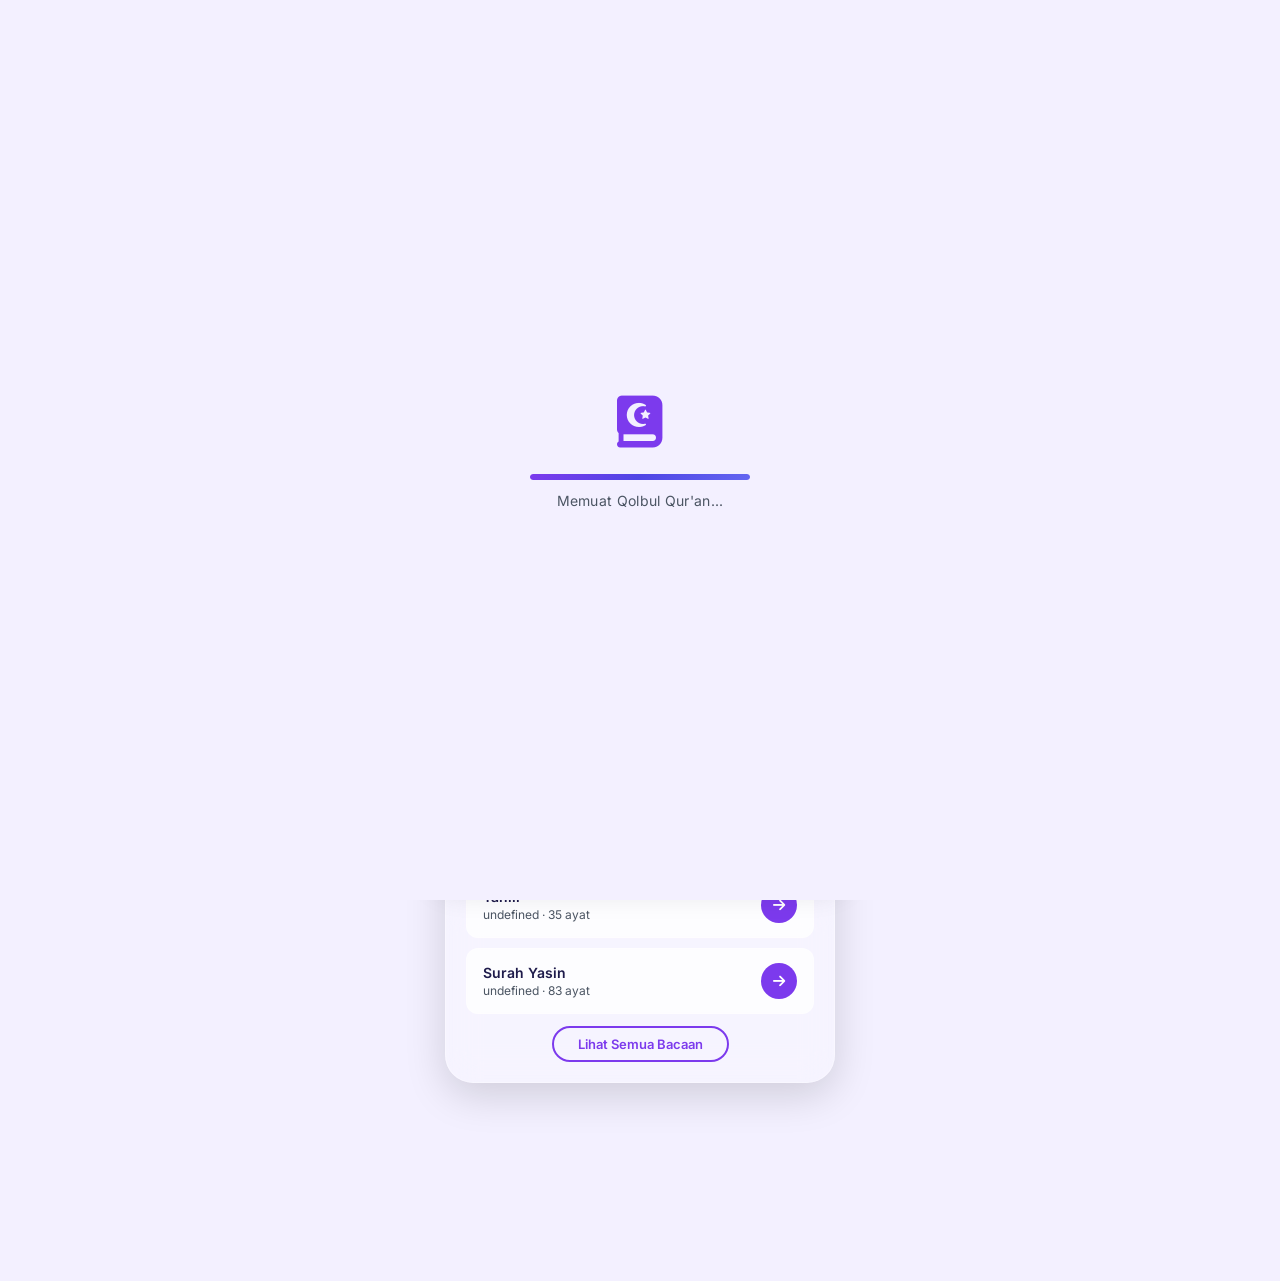
==== index.html @ adf5caf6 "Add files via upload" ====
<!DOCTYPE html>
<html lang="id">
<head>
    <meta charset="UTF-8" />
    <meta name="viewport" content="width=device-width, initial-scale=1.0, maximum-scale=1.0, user-scalable=no, viewport-fit=cover" />
    <title>Qolbul Qur'an</title>
    
    <!-- ===== PWA META TAGS ===== -->
    <link rel="manifest" href="./manifest.json">
    <meta name="theme-color" content="#7c3aed">
    <meta name="apple-mobile-web-app-capable" content="yes">
    <meta name="apple-mobile-web-app-status-bar-style" content="default">
    <meta name="apple-mobile-web-app-title" content="Qolbul Qur'an">
    <link rel="apple-touch-icon" href="./icons/icon-192x192.png">
    <link rel="alternate" href="./offline.html">
    
    <!-- ===== FONTS & ICONS ===== -->
    <link rel="stylesheet" href="https://fonts.googleapis.com/css2?family=Inter:wght@300;400;500;600;700;800;900&display=swap" />
    <link rel="stylesheet" href="https://cdnjs.cloudflare.com/ajax/libs/font-awesome/6.0.0-beta3/css/all.min.css" />
    <link rel="stylesheet" href="./css/style.css" />
    
    <!-- ===== SERVICE WORKER ===== -->
    <script>
        // Cek apakah dijalankan melalui https (GitHub Pages) atau localhost
        if (window.location.protocol === 'https:' || window.location.hostname === 'localhost' || window.location.hostname === '127.0.0.1') {
            if ('serviceWorker' in navigator) {
                window.addEventListener('load', function() {
                    navigator.serviceWorker.register('./sw.js', { scope: './' })
                        .then(function(registration) {
                            console.log('[PWA] Service Worker registered:', registration.scope);
                        })
                        .catch(function(error) {
                            console.log('[PWA] Service Worker registration failed:', error);
                        });
                });
            }
        }
    </script>
</head>
<body>
    <!-- Loading Screen -->
    <div id="loadingScreen" class="loading-screen">
        <div class="loader-wrapper">
            <div class="loader-icon"><i class="fas fa-book-quran"></i></div>
            <div class="loader-bar"><div class="loader-progress"></div></div>
            <p class="loader-text">Memuat Qolbul Qur'an...</p>
        </div>
    </div>

    <!-- Main App -->
    <div id="app" class="app-container">
        <div id="content" class="content-area"></div>
        
        <!-- Bottom Navigation -->
        <nav id="bottomNav" class="bottom-nav glass">
            <div class="nav-item active" data-page="dashboard">
                <i class="fas fa-home"></i>
                <span>Dashboard</span>
            </div>
            <div class="nav-item" data-page="semua">
                <i class="fas fa-list"></i>
                <span>Semua</span>
            </div>
            <div class="nav-item" data-page="favorid">
                <i class="fas fa-heart"></i>
                <span>Favorit</span>
            </div>
            <div class="nav-item" data-page="selesai">
                <i class="fas fa-check-circle"></i>
                <span>Selesai</span>
            </div>
            <div class="nav-item" data-page="pengaturan">
                <i class="fas fa-cog"></i>
                <span>Pengaturan</span>
            </div>
        </nav>
    </div>

    <script src="./js/data.js"></script>
    <script src="./js/app.js"></script>
    <script src="./js/dashboard.js"></script>
    <script src="./js/semua.js"></script>
    <script src="./js/favorid.js"></script>
    <script src="./js/selesai.js"></script>
    <script src="./js/pengaturan.js"></script>
    <script src="./js/detail.js"></script>
</body>
</html>
---- css/style.css ----
/* ============================================
   QOLBUL QUR'AN - MAIN STYLESHEET (LENGKAP)
   ============================================ */

* {
    margin: 0;
    padding: 0;
    box-sizing: border-box;
    font-family: 'Inter', -apple-system, BlinkMacSystemFont, sans-serif;
    -webkit-tap-highlight-color: transparent;
}

/* ============================================
   ROOT VARIABLES
   ============================================ */

:root {
    --primary: #7c3aed;
    --primary-light: #a78bfa;
    --primary-dark: #5b21b6;
    --primary-gradient: linear-gradient(135deg, #7c3aed 0%, #4f46e5 50%, #6366f1 100%);
    --secondary-gradient: linear-gradient(135deg, #f59e0b 0%, #f97316 100%);
    --success-gradient: linear-gradient(135deg, #10b981 0%, #059669 100%);
    --danger-gradient: linear-gradient(135deg, #ef4444 0%, #dc2626 100%);
    
    --glass-bg: rgba(255, 255, 255, 0.25);
    --glass-border: rgba(255, 255, 255, 0.3);
    --glass-shadow: 0 12px 40px rgba(0, 0, 0, 0.15);
    
    --text-primary: #1e1b4b;
    --text-secondary: #4b5563;
    --text-light: #9ca3af;
    --text-white: #ffffff;
    
    --bg: #f3f0ff;
    --card-bg: rgba(255, 255, 255, 0.7);
    --nav-bg: rgba(255, 255, 255, 0.75);
    --blur: blur(16px);
    
    --radius: 28px;
    --radius-sm: 16px;
    --radius-xs: 12px;
    --radius-full: 40px;
    
    --transition: 0.3s cubic-bezier(0.4, 0, 0.2, 1);
    --text-size-multiplier: 1;
}

/* ============================================
   DARK MODE
   ============================================ */

body.dark {
    --bg: #0f0a1a;
    --text-primary: #ede9fe;
    --text-secondary: #c4b5fd;
    --text-light: #8b7bbd;
    --card-bg: rgba(30, 27, 50, 0.7);
    --nav-bg: rgba(20, 15, 40, 0.8);
    --glass-bg: rgba(30, 27, 50, 0.35);
    --glass-border: rgba(255, 255, 255, 0.08);
    --glass-shadow: 0 12px 40px rgba(0, 0, 0, 0.5);
}

/* ============================================
   BASE STYLES
   ============================================ */

body {
    background: var(--bg);
    color: var(--text-primary);
    min-height: 100vh;
    display: flex;
    align-items: center;
    justify-content: center;
    padding: 0 0 80px 0;
    transition: background 0.4s, color 0.4s;
    font-size: calc(14px * var(--text-size-multiplier));
}

.app-container {
    width: 100%;
    max-width: 430px;
    margin: 0 auto;
    position: relative;
    padding: 20px 16px 90px 16px;
    min-height: 100vh;
}

/* ============================================
   LOADING SCREEN
   ============================================ */

.loading-screen {
    position: fixed;
    inset: 0;
    background: var(--bg);
    display: flex;
    align-items: center;
    justify-content: center;
    z-index: 9999;
    transition: opacity 0.6s ease, visibility 0.6s ease;
}

.loading-screen.hidden {
    opacity: 0;
    visibility: hidden;
    pointer-events: none;
}

.loader-wrapper {
    text-align: center;
}

.loader-icon {
    font-size: 52px;
    color: var(--primary);
    margin-bottom: 20px;
    animation: pulse 1.5s ease-in-out infinite;
}

.loader-bar {
    width: 220px;
    height: 6px;
    background: rgba(124, 58, 237, 0.2);
    border-radius: 12px;
    overflow: hidden;
    margin: 12px auto;
}

.loader-progress {
    height: 100%;
    width: 0%;
    background: var(--primary-gradient);
    border-radius: 12px;
    animation: loadProgress 2s ease-in-out forwards;
}

.loader-text {
    font-weight: 400;
    color: var(--text-secondary);
    font-size: 14px;
    letter-spacing: 0.3px;
    margin-top: 12px;
}

@keyframes pulse {
    0%, 100% { transform: scale(1); opacity: 1; }
    50% { transform: scale(1.1); opacity: 0.7; }
}

@keyframes loadProgress {
    0% { width: 0%; }
    100% { width: 100%; }
}

/* ============================================
   GLASSMORPHISM
   ============================================ */

.glass {
    background: var(--glass-bg);
    backdrop-filter: var(--blur);
    -webkit-backdrop-filter: var(--blur);
    border: 1px solid var(--glass-border);
    box-shadow: var(--glass-shadow);
    border-radius: var(--radius);
}

/* ============================================
   BOTTOM NAVIGATION
   ============================================ */

.bottom-nav {
    position: fixed;
    bottom: 16px;
    left: 50%;
    transform: translateX(-50%);
    width: calc(100% - 32px);
    max-width: 400px;
    display: flex;
    justify-content: space-around;
    padding: 8px 6px;
    background: var(--nav-bg);
    backdrop-filter: var(--blur);
    -webkit-backdrop-filter: var(--blur);
    border-radius: var(--radius-full);
    border: 1px solid var(--glass-border);
    box-shadow: 0 8px 30px rgba(0, 0, 0, 0.12);
    z-index: 100;
    transition: background 0.3s;
}

.nav-item {
    display: flex;
    flex-direction: column;
    align-items: center;
    gap: 2px;
    font-size: calc(10px * var(--text-size-multiplier));
    color: var(--text-secondary);
    padding: 6px 10px;
    border-radius: 30px;
    cursor: pointer;
    transition: 0.2s;
    background: transparent;
    border: none;
    flex: 1;
    font-weight: 500;
    text-decoration: none;
    user-select: none;
}

.nav-item i {
    font-size: 20px;
    transition: 0.2s;
}

.nav-item.active {
    color: #7c3aed;
    background: rgba(124, 58, 237, 0.15);
}

.nav-item.active i {
    transform: scale(1.05);
}

.nav-item:active {
    transform: scale(0.92);
}

/* ============================================
   CONTENT ANIMATION
   ============================================ */

.content-area {
    animation: fadeSlide 0.35s ease;
}

@keyframes fadeSlide {
    0% { opacity: 0; transform: translateY(12px); }
    100% { opacity: 1; transform: translateY(0); }
}

/* ============================================
   CARDS
   ============================================ */

.card {
    background: var(--card-bg);
    backdrop-filter: var(--blur);
    -webkit-backdrop-filter: var(--blur);
    border-radius: var(--radius);
    padding: 20px;
    margin-bottom: 18px;
    border: 1px solid var(--glass-border);
    box-shadow: var(--glass-shadow);
    transition: 0.25s;
}

.card-glass {
    background: var(--glass-bg);
    backdrop-filter: var(--blur);
    -webkit-backdrop-filter: var(--blur);
    border: 1px solid var(--glass-border);
    border-radius: var(--radius);
    padding: 20px;
    box-shadow: var(--glass-shadow);
}

/* ============================================
   DASHBOARD PREMIUM
   ============================================ */

/* Hero Section */
.dash-hero {
    background: var(--primary-gradient);
    color: var(--text-white);
    border: none;
    padding: 32px 24px;
    border-radius: var(--radius);
    margin-bottom: 24px;
    box-shadow: 0 20px 40px rgba(124, 58, 237, 0.35);
    position: relative;
    overflow: hidden;
}

.dash-hero::before {
    content: '';
    position: absolute;
    top: -60%;
    right: -20%;
    width: 250px;
    height: 250px;
    background: rgba(255, 255, 255, 0.05);
    border-radius: 50%;
}

.dash-hero::after {
    content: '';
    position: absolute;
    bottom: -40%;
    left: -10%;
    width: 150px;
    height: 150px;
    background: rgba(255, 255, 255, 0.03);
    border-radius: 50%;
}

.dash-hero .greeting {
    font-size: calc(14px * var(--text-size-multiplier));
    opacity: 0.8;
    font-weight: 400;
    letter-spacing: 0.5px;
    margin-bottom: 4px;
    position: relative;
    z-index: 1;
}

.dash-hero h1 {
    font-size: calc(28px * var(--text-size-multiplier));
    font-weight: 800;
    letter-spacing: -0.5px;
    position: relative;
    z-index: 1;
}

.dash-hero .subtitle {
    font-size: calc(14px * var(--text-size-multiplier));
    opacity: 0.85;
    margin-top: 8px;
    position: relative;
    z-index: 1;
}

.dash-hero .date-badge {
    display: inline-block;
    background: rgba(255, 255, 255, 0.15);
    backdrop-filter: blur(8px);
    -webkit-backdrop-filter: blur(8px);
    padding: 6px 16px;
    border-radius: var(--radius-full);
    font-size: calc(12px * var(--text-size-multiplier));
    margin-top: 12px;
    position: relative;
    z-index: 1;
    border: 1px solid rgba(255, 255, 255, 0.1);
}

.dash-hero .date-badge i {
    margin-right: 8px;
}

/* Motivational Quote */
.motivation-card {
    background: var(--primary-gradient);
    color: var(--text-white);
    border: none;
    border-radius: var(--radius);
    padding: 20px 24px;
    margin-bottom: 18px;
    box-shadow: 0 12px 30px rgba(124, 58, 237, 0.25);
    position: relative;
    overflow: hidden;
}

.motivation-card::before {
    content: '\F10D';
    font-family: 'Font Awesome 6 Free';
    font-weight: 900;
    font-size: 60px;
    position: absolute;
    right: 10px;
    bottom: -10px;
    opacity: 0.06;
}

.motivation-card .quote {
    font-size: calc(15px * var(--text-size-multiplier));
    font-weight: 500;
    line-height: 1.6;
    position: relative;
    z-index: 1;
}

.motivation-card .quote-source {
    font-size: calc(12px * var(--text-size-multiplier));
    opacity: 0.7;
    margin-top: 8px;
    position: relative;
    z-index: 1;
}

/* Stats */
.dash-stats {
    display: grid;
    grid-template-columns: repeat(3, 1fr);
    gap: 14px;
    margin-bottom: 20px;
}

.stat-item {
    background: var(--card-bg);
    backdrop-filter: blur(12px);
    -webkit-backdrop-filter: blur(12px);
    padding: 18px 12px;
    border-radius: var(--radius-sm);
    text-align: center;
    border: 1px solid var(--glass-border);
    box-shadow: var(--glass-shadow);
    transition: all 0.3s ease;
    position: relative;
    overflow: hidden;
}

.stat-item:active {
    transform: scale(0.96);
}

.stat-item .stat-icon {
    font-size: 24px;
    margin-bottom: 6px;
    display: block;
}

.stat-item .stat-icon.purple { color: #7c3aed; }
.stat-item .stat-icon.red { color: #ef4444; }
.stat-item .stat-icon.green { color: #10b981; }

.stat-item h3 {
    font-size: calc(28px * var(--text-size-multiplier));
    font-weight: 800;
    color: var(--text-primary);
    line-height: 1.2;
}

.stat-item p {
    font-size: calc(11px * var(--text-size-multiplier));
    color: var(--text-secondary);
    opacity: 0.8;
    margin-top: 2px;
    font-weight: 500;
}

/* Progress */
.progress-wrap {
    background: var(--card-bg);
    backdrop-filter: var(--blur);
    -webkit-backdrop-filter: var(--blur);
    border: 1px solid var(--glass-border);
    border-radius: var(--radius);
    padding: 20px 24px;
    margin-bottom: 20px;
    box-shadow: var(--glass-shadow);
}

.progress-label {
    display: flex;
    justify-content: space-between;
    align-items: center;
    font-size: calc(14px * var(--text-size-multiplier));
    font-weight: 600;
    margin-bottom: 10px;
}

.progress-label .progress-percent {
    font-weight: 800;
    color: var(--primary);
    font-size: calc(18px * var(--text-size-multiplier));
}

.progress-bar {
    height: 10px;
    background: rgba(124, 58, 237, 0.1);
    border-radius: 20px;
    overflow: hidden;
    position: relative;
}

.progress-fill {
    height: 100%;
    background: var(--primary-gradient);
    border-radius: 20px;
    width: 0%;
    transition: width 1.2s cubic-bezier(0.34, 1.56, 0.64, 1);
    position: relative;
}

.progress-fill::after {
    content: '';
    position: absolute;
    top: 0;
    left: 0;
    right: 0;
    bottom: 0;
    background: linear-gradient(90deg, transparent, rgba(255, 255, 255, 0.3), transparent);
    animation: shimmer 2s infinite;
}

@keyframes shimmer {
    0% { transform: translateX(-100%); }
    100% { transform: translateX(100%); }
}

.progress-info {
    display: flex;
    justify-content: space-between;
    margin-top: 8px;
    font-size: calc(12px * var(--text-size-multiplier));
    color: var(--text-light);
}

/* ============================================
   REKOMENDASI & FAVORIT LIST
   ============================================ */

.rekomendasi-list,
.favorit-list {
    display: flex;
    flex-direction: column;
    gap: 10px;
}

.rekomendasi-item,
.favorit-item {
    background: var(--card-bg);
    backdrop-filter: blur(4px);
    -webkit-backdrop-filter: blur(4px);
    border-radius: var(--radius-xs);
    padding: 14px 16px;
    border: 1px solid var(--glass-border);
    display: flex;
    justify-content: space-between;
    align-items: center;
    cursor: pointer;
    transition: all 0.25s ease;
}

.rekomendasi-item:active,
.favorit-item:active {
    transform: scale(0.97);
}

.rekomendasi-item:hover,
.favorit-item:hover {
    border-color: var(--primary);
    background: var(--glass-bg);
}

.rekomendasi-info,
.favorit-info {
    flex: 1;
}

.rekomendasi-title,
.favorit-title {
    font-size: calc(14px * var(--text-size-multiplier));
    font-weight: 600;
    color: var(--text-primary);
}

.rekomendasi-meta,
.favorit-meta {
    font-size: calc(12px * var(--text-size-multiplier));
    color: var(--text-secondary);
    margin-top: 2px;
}

.rekomendasi-action,
.favorit-action {
    flex-shrink: 0;
    margin-left: 12px;
}

.rekomendasi-btn,
.favorit-btn {
    background: var(--primary);
    color: var(--text-white);
    border: none;
    border-radius: 50%;
    width: 36px;
    height: 36px;
    display: flex;
    align-items: center;
    justify-content: center;
    cursor: pointer;
    transition: 0.2s;
    font-size: 14px;
}

.rekomendasi-btn:active,
.favorit-btn:active {
    transform: scale(0.85);
}

.lihat-semua-btn {
    background: transparent;
    color: var(--primary);
    border: 2px solid var(--primary);
    border-radius: var(--radius-full);
    padding: 8px 24px;
    font-size: calc(13px * var(--text-size-multiplier));
    font-weight: 600;
    cursor: pointer;
    transition: 0.2s;
}

.lihat-semua-btn:active {
    transform: scale(0.95);
    background: var(--primary);
    color: var(--text-white);
}

/* ============================================
   SEMUA BACAAAN
   ============================================ */

.page-title {
    margin-bottom: 16px;
    font-weight: 700;
    font-size: calc(22px * var(--text-size-multiplier));
}

.search-bar {
    display: flex;
    gap: 10px;
    margin-bottom: 16px;
}

.search-bar input {
    flex: 1;
    padding: 14px 18px;
    border-radius: var(--radius-full);
    border: 1px solid var(--glass-border);
    background: var(--card-bg);
    backdrop-filter: blur(6px);
    -webkit-backdrop-filter: blur(6px);
    font-size: calc(14px * var(--text-size-multiplier));
    color: var(--text-primary);
    outline: none;
    transition: 0.2s;
}

.search-bar input::placeholder {
    color: var(--text-light);
}

.search-bar input:focus {
    border-color: var(--primary);
    box-shadow: 0 0 0 3px rgba(124, 58, 237, 0.2);
}

.filter-group {
    display: flex;
    gap: 8px;
    flex-wrap: wrap;
    margin-bottom: 16px;
}

.filter-chip {
    padding: 6px 16px;
    border-radius: var(--radius-full);
    background: var(--card-bg);
    border: 1px solid var(--glass-border);
    font-size: calc(12px * var(--text-size-multiplier));
    font-weight: 500;
    cursor: pointer;
    transition: 0.2s;
    color: var(--text-secondary);
}

.filter-chip.active {
    background: var(--primary);
    color: var(--text-white);
    border-color: var(--primary);
}

.filter-chip:active {
    transform: scale(0.95);
}

/* ============================================
   ITEM CARD
   ============================================ */

.item-card {
    background: var(--card-bg);
    backdrop-filter: blur(6px);
    -webkit-backdrop-filter: blur(6px);
    border-radius: var(--radius-sm);
    padding: 16px 18px;
    margin-bottom: 12px;
    border: 1px solid var(--glass-border);
    display: flex;
    justify-content: space-between;
    align-items: center;
    transition: 0.2s;
    cursor: pointer;
}

.item-card:active {
    transform: scale(0.98);
}

.item-card .info {
    flex: 1;
}

.item-card .info h4 {
    font-size: calc(16px * var(--text-size-multiplier));
    font-weight: 600;
}

.item-card .info p {
    font-size: calc(13px * var(--text-size-multiplier));
    color: var(--text-secondary);
    margin-top: 2px;
}

.item-card .info .subtitle {
    font-size: calc(12px * var(--text-size-multiplier));
    color: var(--text-light);
    margin-top: 2px;
}

.item-actions {
    display: flex;
    gap: 12px;
    flex-shrink: 0;
}

.item-actions button {
    background: transparent;
    border: none;
    font-size: 20px;
    cursor: pointer;
    transition: 0.2s;
    color: var(--text-secondary);
    padding: 4px;
    width: 36px;
    height: 36px;
    border-radius: 50%;
    display: flex;
    align-items: center;
    justify-content: center;
}

.item-actions button:active {
    transform: scale(0.8);
}

.item-actions .fav-active {
    color: #ef4444;
    background: rgba(239, 68, 68, 0.1);
}

.item-actions .done-active {
    color: #22c55e;
    background: rgba(34, 197, 94, 0.1);
}

.empty-state {
    text-align: center;
    padding: 40px 0;
    color: var(--text-secondary);
}

.empty-state i {
    font-size: 48px;
    color: var(--text-light);
    margin-bottom: 16px;
    display: block;
}

.empty-state h4 {
    font-size: calc(18px * var(--text-size-multiplier));
    margin-bottom: 8px;
}

.empty-state p {
    font-size: calc(14px * var(--text-size-multiplier));
    opacity: 0.7;
}

/* ============================================
   DETAIL BACAAAN
   ============================================ */

.detail-page {
    padding-bottom: 20px;
}

.detail-header {
    display: flex;
    align-items: center;
    gap: 16px;
    margin-bottom: 20px;
}

.detail-header .back-btn {
    background: var(--card-bg);
    border: 1px solid var(--glass-border);
    border-radius: 50%;
    width: 44px;
    height: 44px;
    display: flex;
    align-items: center;
    justify-content: center;
    font-size: 18px;
    cursor: pointer;
    color: var(--text-primary);
    transition: 0.2s;
    flex-shrink: 0;
}

.detail-header .back-btn:active {
    transform: scale(0.9);
}

.detail-header .title-section {
    flex: 1;
}

.detail-header .title-section h2 {
    font-size: calc(20px * var(--text-size-multiplier));
    font-weight: 700;
}

.detail-header .title-section p {
    font-size: calc(14px * var(--text-size-multiplier));
    color: var(--text-secondary);
}

.verse-item {
    background: var(--card-bg);
    backdrop-filter: blur(6px);
    -webkit-backdrop-filter: blur(6px);
    border-radius: var(--radius-sm);
    padding: 20px;
    margin-bottom: 14px;
    border: 1px solid var(--glass-border);
    transition: 0.2s;
}

.verse-item .arabic {
    font-size: calc(22px * var(--text-size-multiplier));
    font-weight: 600;
    line-height: 1.8;
    text-align: right;
    font-family: 'Times New Roman', 'Amiri', serif;
    color: var(--text-primary);
    margin-bottom: 8px;
}

.verse-item .latin {
    font-size: calc(14px * var(--text-size-multiplier));
    color: var(--text-secondary);
    font-style: italic;
    margin-bottom: 6px;
}

.verse-item .translation {
    font-size: calc(14px * var(--text-size-multiplier));
    color: var(--text-secondary);
    border-top: 1px solid var(--glass-border);
    padding-top: 8px;
}

.verse-number {
    display: inline-block;
    background: var(--primary);
    color: var(--text-white);
    border-radius: 50%;
    width: 28px;
    height: 28px;
    text-align: center;
    line-height: 28px;
    font-size: 12px;
    font-weight: 700;
    margin-bottom: 10px;
}

/* ============================================
   PENGATURAN
   ============================================ */

.setting-group {
    margin-bottom: 24px;
}

.setting-group h4 {
    font-size: calc(14px * var(--text-size-multiplier));
    font-weight: 600;
    margin-bottom: 12px;
    color: var(--text-secondary);
    text-transform: uppercase;
    letter-spacing: 0.5px;
}

.setting-item {
    display: flex;
    justify-content: space-between;
    align-items: center;
    padding: 14px 0;
    border-bottom: 1px solid rgba(128, 128, 128, 0.1);
}

.setting-item:last-child {
    border-bottom: none;
}

.setting-item span {
    font-size: calc(14px * var(--text-size-multiplier));
}

.setting-item button {
    background: var(--primary);
    color: var(--text-white);
    border: none;
    padding: 8px 20px;
    border-radius: var(--radius-full);
    font-size: calc(12px * var(--text-size-multiplier));
    font-weight: 500;
    cursor: pointer;
    transition: 0.2s;
}

.setting-item button:active {
    transform: scale(0.92);
}

.setting-item .danger {
    background: #ef4444;
}

.setting-item .danger:active {
    background: #dc2626;
}

/* ============================================
   TOGGLE SWITCH
   ============================================ */

.toggle {
    width: 48px;
    height: 28px;
    background: #d1d5db;
    border-radius: var(--radius-full);
    position: relative;
    cursor: pointer;
    transition: 0.3s;
}

.toggle.active {
    background: var(--primary);
}

.toggle::after {
    content: '';
    position: absolute;
    top: 3px;
    left: 3px;
    width: 22px;
    height: 22px;
    background: var(--text-white);
    border-radius: 50%;
    transition: 0.3s;
    box-shadow: 0 2px 4px rgba(0, 0, 0, 0.2);
}

.toggle.active::after {
    left: 23px;
}

/* ============================================
   TEXT SIZE BUTTONS
   ============================================ */

.text-size-buttons {
    display: flex;
    gap: 10px;
    flex-wrap: wrap;
    margin-top: 8px;
}

.text-size-btn {
    padding: 8px 16px;
    border-radius: var(--radius-full);
    border: 2px solid var(--glass-border);
    background: var(--card-bg);
    color: var(--text-primary);
    cursor: pointer;
    font-size: calc(12px * var(--text-size-multiplier));
    font-weight: 500;
    transition: 0.2s;
    flex: 1;
    min-width: 50px;
    text-align: center;
}

.text-size-btn.active {
    border-color: var(--primary);
    background: var(--primary);
    color: var(--text-white);
}

.text-size-btn:active {
    transform: scale(0.95);
}

.text-size-btn .size-label {
    display: block;
    font-size: calc(10px * var(--text-size-multiplier));
    opacity: 0.7;
    margin-top: 2px;
}

.text-size-btn .size-icon {
    font-size: 14px;
}

/* ============================================
   TEXT SIZE CLASSES
   ============================================ */

.text-small { --text-size-multiplier: 0.85; }
.text-medium { --text-size-multiplier: 1; }
.text-large { --text-size-multiplier: 1.15; }
.text-xlarge { --text-size-multiplier: 1.3; }

/* ============================================
   VERSION
   ============================================ */

.version {
    text-align: center;
    font-size: calc(12px * var(--text-size-multiplier));
    color: var(--text-light);
    margin-top: 24px;
    padding-top: 16px;
    border-top: 1px solid var(--glass-border);
}

/* ============================================
   RESPONSIVE
   ============================================ */

@media (max-width: 400px) {
    .dash-stats {
        grid-template-columns: repeat(3, 1fr);
        gap: 8px;
    }
    .stat-item h3 {
        font-size: calc(22px * var(--text-size-multiplier));
    }
    .stat-item {
        padding: 14px 8px;
    }
    .bottom-nav {
        padding: 6px 4px;
    }
    .nav-item {
        font-size: calc(9px * var(--text-size-multiplier));
        padding: 4px 6px;
    }
    .nav-item i {
        font-size: 18px;
    }
    .verse-item .arabic {
        font-size: calc(18px * var(--text-size-multiplier));
    }
    .dash-hero h1 {
        font-size: calc(22px * var(--text-size-multiplier));
    }
    .rekomendasi-item,
    .favorit-item {
        padding: 12px 14px;
    }
    .rekomendasi-title,
    .favorit-title {
        font-size: calc(13px * var(--text-size-multiplier));
    }
    .rekomendasi-meta,
    .favorit-meta {
        font-size: calc(11px * var(--text-size-multiplier));
    }
    .rekomendasi-btn,
    .favorit-btn {
        width: 32px;
        height: 32px;
        font-size: 12px;
    }
    .lihat-semua-btn {
        padding: 6px 16px;
        font-size: calc(12px * var(--text-size-multiplier));
    }
}

@media (min-width: 431px) {
    .app-container {
        padding: 24px 20px 100px 20px;
    }
    .bottom-nav {
        max-width: 430px;
        padding: 10px 8px;
    }
    .nav-item {
        font-size: calc(11px * var(--text-size-multiplier));
    }
    .nav-item i {
        font-size: 22px;
    }
}
/* ============================================
   QOLBUL QUR'AN - PWA ADDITIONS
   ============================================ */

/* ============================================
   PWA INSTALL BANNER
   ============================================ */

.pwa-install-banner {
    position: fixed;
    bottom: 80px;
    left: 50%;
    transform: translateX(-50%);
    width: calc(100% - 32px);
    max-width: 400px;
    background: linear-gradient(135deg, #7c3aed 0%, #4f46e5 50%, #6366f1 100%);
    color: white;
    padding: 16px 20px;
    border-radius: var(--radius, 28px);
    box-shadow: 0 12px 40px rgba(124, 58, 237, 0.4);
    z-index: 999;
    display: none;
    animation: fadeSlide 0.4s ease;
    align-items: center;
    gap: 14px;
    border: 1px solid rgba(255,255,255,0.1);
}

.pwa-install-banner.show {
    display: flex;
}

.pwa-install-banner .banner-icon {
    font-size: 28px;
    flex-shrink: 0;
}

.pwa-install-banner .banner-content {
    flex: 1;
}

.pwa-install-banner .banner-title {
    font-weight: 700;
    font-size: calc(15px * var(--text-size-multiplier, 1));
}

.pwa-install-banner .banner-desc {
    font-size: calc(12px * var(--text-size-multiplier, 1));
    opacity: 0.85;
}

.pwa-install-banner .banner-actions {
    display: flex;
    gap: 8px;
    flex-shrink: 0;
}

.pwa-install-banner .banner-btn {
    background: rgba(255,255,255,0.2);
    color: white;
    border: none;
    padding: 8px 16px;
    border-radius: 40px;
    font-weight: 600;
    font-size: calc(12px * var(--text-size-multiplier, 1));
    cursor: pointer;
    transition: 0.2s;
    backdrop-filter: blur(4px);
    -webkit-backdrop-filter: blur(4px);
}

.pwa-install-banner .banner-btn:active {
    transform: scale(0.92);
}

.pwa-install-banner .banner-btn.primary {
    background: white;
    color: #7c3aed;
}

/* ============================================
   PWA - STANDALONE MODE ADJUSTMENTS
   ============================================ */

@media (display-mode: standalone) {
    body {
        padding-top: env(safe-area-inset-top);
        padding-bottom: env(safe-area-inset-bottom);
    }
    
    .bottom-nav {
        padding-bottom: calc(8px + env(safe-area-inset-bottom));
    }
    
    .pwa-install-banner {
        display: none !important;
    }
}

/* ============================================
   PWA - SPLASH SCREEN
   ============================================ */

@media (display-mode: standalone) and (max-width: 430px) {
    /* Custom splash screen if needed */
    .app-container {
        animation: splashFade 0.5s ease;
    }
    
    @keyframes splashFade {
        0% { opacity: 0; }
        100% { opacity: 1; }
    }
}

/* ============================================
   PWA - OFFLINE INDICATOR
   ============================================ */

.offline-indicator {
    position: fixed;
    top: 0;
    left: 0;
    right: 0;
    background: #ef4444;
    color: white;
    text-align: center;
    padding: 6px 12px;
    font-size: 12px;
    font-weight: 600;
    z-index: 1000;
    display: none;
}

.offline-indicator.show {
    display: block;
}

/* ============================================
   PWA - TOAST NOTIFICATIONS
   ============================================ */

.pwa-toast {
    position: fixed;
    top: 20px;
    left: 50%;
    transform: translateX(-50%);
    color: white;
    padding: 12px 24px;
    border-radius: 40px;
    font-size: 14px;
    font-weight: 600;
    box-shadow: 0 8px 30px rgba(0,0,0,0.2);
    z-index: 9999;
    animation: fadeSlide 0.3s ease;
    max-width: 90%;
    text-align: center;
}

.pwa-toast.success {
    background: linear-gradient(135deg, #10b981 0%, #059669 100%);
}

.pwa-toast.warning {
    background: linear-gradient(135deg, #f59e0b 0%, #f97316 100%);
}

.pwa-toast.info {
    background: linear-gradient(135deg, #7c3aed 0%, #4f46e5 50%, #6366f1 100%);
}
/* ============================================
   SEMBUNYIKAN LATIN & TERJEMAHAN
   ============================================ */

/* Sembunyikan Latin */
.hide-latin .verse-item .latin {
    display: none !important;
}

/* Sembunyikan Terjemahan */
.hide-translation .verse-item .translation {
    display: none !important;
}

/* Sembunyikan keduanya */
.hide-latin.hide-translation .verse-item .latin,
.hide-latin.hide-translation .verse-item .translation {
    display: none !important;
}

/* Setting item untuk toggle */
.setting-item .toggle-label {
    display: flex;
    align-items: center;
    justify-content: space-between;
    width: 100%;
    cursor: pointer;
}

.setting-item .toggle-label span {
    font-size: calc(14px * var(--text-size-multiplier));
}

/* Toggle kecil untuk pengaturan */
.toggle-sm {
    width: 40px;
    height: 22px;
    background: #d1d5db;
    border-radius: 40px;
    position: relative;
    cursor: pointer;
    transition: 0.3s;
    flex-shrink: 0;
}

.toggle-sm.active {
    background: var(--primary);
}

.toggle-sm::after {
    content: '';
    position: absolute;
    top: 2px;
    left: 2px;
    width: 18px;
    height: 18px;
    background: white;
    border-radius: 50%;
    transition: 0.3s;
    box-shadow: 0 2px 4px rgba(0,0,0,0.2);
}

.toggle-sm.active::after {
    left: 20px;
}
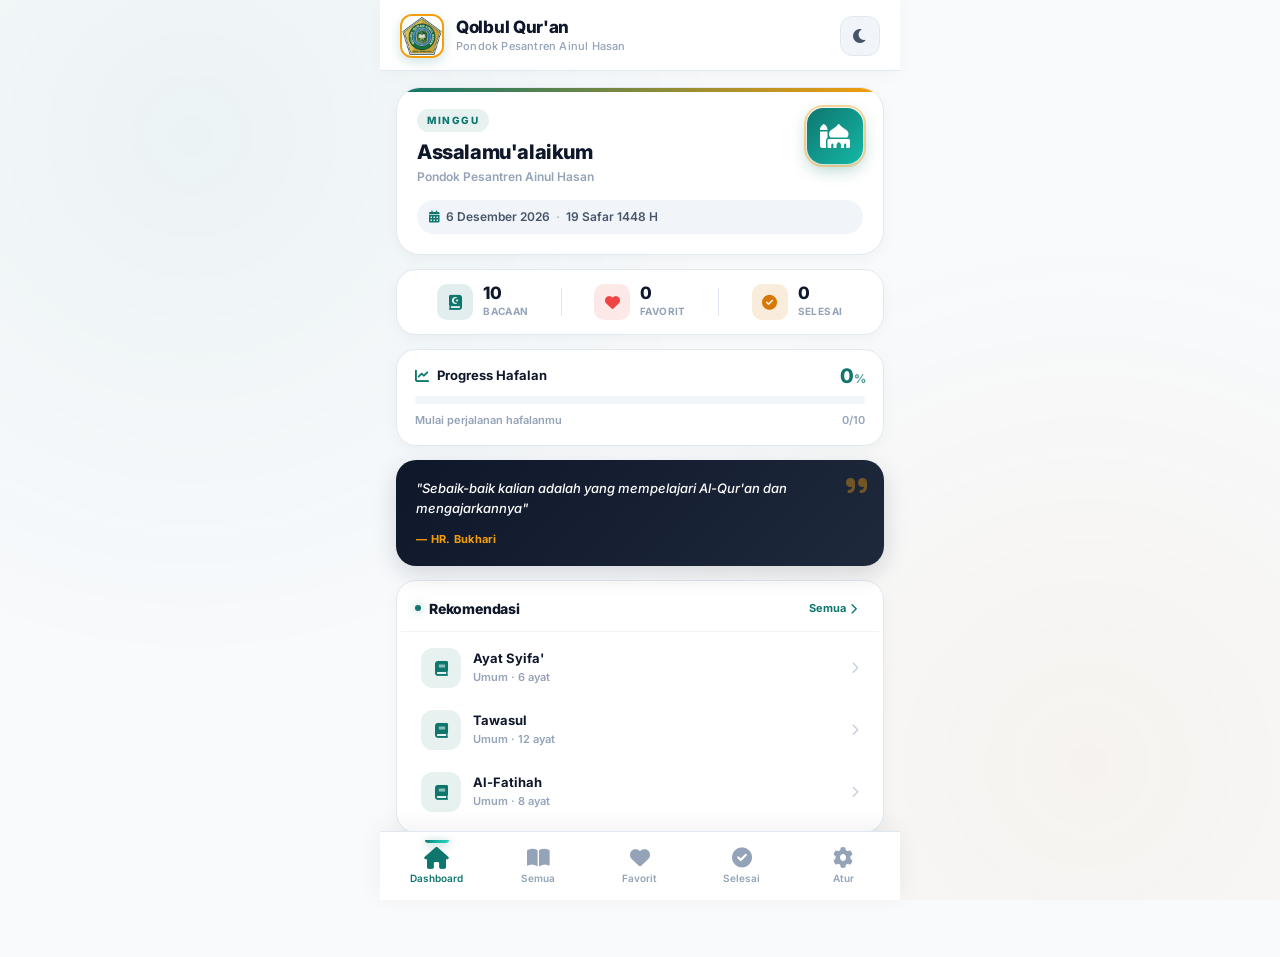
==== commit d8ebf698: "Add files via upload" ====
--- a/index.html
+++ b/index.html
@@ -3,79 +3,85 @@
 <head>
     <meta charset="UTF-8" />
     <meta name="viewport" content="width=device-width, initial-scale=1.0, maximum-scale=1.0, user-scalable=no, viewport-fit=cover" />
-    <title>Qolbul Qur'an</title>
+    <title>Qolbul Qur'an - Pondok Pesantren Ainul Hasan</title>
     
-    <!-- ===== PWA META TAGS ===== -->
+    <!-- PWA META TAGS -->
     <link rel="manifest" href="./manifest.json">
-    <meta name="theme-color" content="#7c3aed">
+    <meta name="theme-color" content="#0f766e">
+    <meta name="mobile-web-app-capable" content="yes">
     <meta name="apple-mobile-web-app-capable" content="yes">
     <meta name="apple-mobile-web-app-status-bar-style" content="default">
     <meta name="apple-mobile-web-app-title" content="Qolbul Qur'an">
-    <link rel="apple-touch-icon" href="./icons/icon-192x192.png">
-    <link rel="alternate" href="./offline.html">
+    <link rel="apple-touch-icon" href="./icons/128x128.png">
     
-    <!-- ===== FONTS & ICONS ===== -->
-    <link rel="stylesheet" href="https://fonts.googleapis.com/css2?family=Inter:wght@300;400;500;600;700;800;900&display=swap" />
+    <!-- FONTS & ICONS -->
+    <link rel="stylesheet" href="https://fonts.googleapis.com/css2?family=Inter:wght@300;400;500;600;700;800;900&family=Amiri:wght@400;700&display=swap" />
     <link rel="stylesheet" href="https://cdnjs.cloudflare.com/ajax/libs/font-awesome/6.0.0-beta3/css/all.min.css" />
     <link rel="stylesheet" href="./css/style.css" />
     
-    <!-- ===== SERVICE WORKER ===== -->
+    <!-- SERVICE WORKER -->
     <script>
-        // Cek apakah dijalankan melalui https (GitHub Pages) atau localhost
         if (window.location.protocol === 'https:' || window.location.hostname === 'localhost' || window.location.hostname === '127.0.0.1') {
             if ('serviceWorker' in navigator) {
                 window.addEventListener('load', function() {
                     navigator.serviceWorker.register('./sw.js', { scope: './' })
-                        .then(function(registration) {
-                            console.log('[PWA] Service Worker registered:', registration.scope);
-                        })
-                        .catch(function(error) {
-                            console.log('[PWA] Service Worker registration failed:', error);
-                        });
+                        .then(function(r) { console.log('[PWA] SW registered:', r.scope); })
+                        .catch(function(e) { console.log('[PWA] SW failed:', e); });
                 });
             }
         }
     </script>
 </head>
 <body>
-    <!-- Loading Screen -->
-    <div id="loadingScreen" class="loading-screen">
-        <div class="loader-wrapper">
-            <div class="loader-icon"><i class="fas fa-book-quran"></i></div>
-            <div class="loader-bar"><div class="loader-progress"></div></div>
-            <p class="loader-text">Memuat Qolbul Qur'an...</p>
-        </div>
-    </div>
-
-    <!-- Main App -->
     <div id="app" class="app-container">
+        
+        <!-- TOP APP BAR -->
+        <header class="top-appbar" id="topAppbar">
+            <div class="brand">
+                <div class="brand-logo" id="appbarLogo">
+                    <img src="./icons/128x128.png" alt="Logo Qolbul Qur'an" />
+                </div>
+                <div class="brand-text">
+                    <h1 id="appbarTitle">Qolbul Qur'an</h1>
+                    <p id="appbarSubtitle">Pondok Pesantren Ainul Hasan</p>
+                </div>
+            </div>
+            <div class="appbar-actions">
+                <button class="icon-btn" id="themeToggleTop" type="button" aria-label="Ganti Tema">
+                    <i class="fas fa-moon"></i>
+                </button>
+            </div>
+        </header>
+
+        <!-- KONTEN DINAMIS -->
         <div id="content" class="content-area"></div>
         
-        <!-- Bottom Navigation -->
-        <nav id="bottomNav" class="bottom-nav glass">
-            <div class="nav-item active" data-page="dashboard">
+        <!-- BOTTOM NAVIGATION -->
+        <nav class="bottom-nav" id="bottomNav">
+            <a href="#dashboard" class="nav-item active" data-page="dashboard">
                 <i class="fas fa-home"></i>
                 <span>Dashboard</span>
-            </div>
-            <div class="nav-item" data-page="semua">
-                <i class="fas fa-list"></i>
+            </a>
+            <a href="#semua" class="nav-item" data-page="semua">
+                <i class="fas fa-book-open"></i>
                 <span>Semua</span>
-            </div>
-            <div class="nav-item" data-page="favorid">
+            </a>
+            <a href="#favorid" class="nav-item" data-page="favorid">
                 <i class="fas fa-heart"></i>
                 <span>Favorit</span>
-            </div>
-            <div class="nav-item" data-page="selesai">
+            </a>
+            <a href="#selesai" class="nav-item" data-page="selesai">
                 <i class="fas fa-check-circle"></i>
                 <span>Selesai</span>
-            </div>
-            <div class="nav-item" data-page="pengaturan">
+            </a>
+            <a href="#pengaturan" class="nav-item" data-page="pengaturan">
                 <i class="fas fa-cog"></i>
-                <span>Pengaturan</span>
-            </div>
+                <span>Atur</span>
+            </a>
         </nav>
     </div>
 
+    <!-- SCRIPTS -->
     <script src="./js/data.js"></script>
     <script src="./js/app.js"></script>
     <script src="./js/dashboard.js"></script>
@@ -84,5 +90,187 @@
     <script src="./js/selesai.js"></script>
     <script src="./js/pengaturan.js"></script>
     <script src="./js/detail.js"></script>
+
+    <!-- ============================================
+         PATCH: TOP APPBAR + NAVIGATION + TEXT SIZE
+         ============================================ -->
+    <script>
+    (function() {
+        'use strict';
+        console.log('[Patch v1.2] Loading...');
+
+        // ============================================
+        // 1. FORCE APPLY TEXT SIZE
+        // ============================================
+        function applyTextSize() {
+            var size = localStorage.getItem('textSize') || 'medium';
+            document.body.classList.remove('text-small', 'text-medium', 'text-large', 'text-xlarge');
+            if (size !== 'medium') {
+                document.body.classList.add('text-' + size);
+            }
+            console.log('[Patch] Text size applied:', size);
+        }
+
+        applyTextSize();
+
+        window.setTextSize = function(size) {
+            document.body.classList.remove('text-small', 'text-medium', 'text-large', 'text-xlarge');
+            if (size !== 'medium') {
+                document.body.classList.add('text-' + size);
+            }
+            localStorage.setItem('textSize', size);
+            console.log('[Patch] Text size changed to:', size);
+        };
+
+        // ============================================
+        // 2. PAGE CONFIG
+        // ============================================
+        var PAGE_CONFIG = {
+            'dashboard': { title: "Qolbul Qur'an", subtitle: 'Pondok Pesantren Ainul Hasan' },
+            'semua': { title: 'Semua Bacaan', subtitle: 'Koleksi lengkap bacaan' },
+            'favorid': { title: 'Favorit', subtitle: 'Bacaan pilihanmu' },
+            'selesai': { title: 'Selesai', subtitle: 'Bacaan yang sudah dihafal' },
+            'pengaturan': { title: 'Pengaturan', subtitle: 'Sesuaikan aplikasi' },
+            'detail': { title: 'Detail Bacaan', subtitle: 'Baca dan hafalkan' }
+        };
+
+        // ============================================
+        // 3. UPDATE TOP APPBAR (Logo TIDAK diubah)
+        // ============================================
+        function updateAppbar(page, extraData) {
+            var config = PAGE_CONFIG[page] || PAGE_CONFIG['dashboard'];
+            var titleEl = document.getElementById('appbarTitle');
+            var subtitleEl = document.getElementById('appbarSubtitle');
+
+            if (titleEl) titleEl.textContent = config.title;
+            if (subtitleEl) subtitleEl.textContent = config.subtitle;
+
+            // Kalau di halaman detail, tampilkan judul bacaan
+            if (page === 'detail' && extraData) {
+                var data = window.READINGS_DATA || [];
+                for (var i = 0; i < data.length; i++) {
+                    if (data[i].id === extraData) {
+                        var item = data[i];
+                        if (titleEl) titleEl.textContent = item.title;
+                        var count = item.totalVerses || (item.verses ? item.verses.length : 0);
+                        if (subtitleEl) subtitleEl.textContent = (item.category || 'Bacaan') + ' · ' + count + ' ayat';
+                        break;
+                    }
+                }
+            }
+        }
+
+        // ============================================
+        // 4. THEME TOGGLE
+        // ============================================
+        function initThemeToggle() {
+            var btn = document.getElementById('themeToggleTop');
+            if (!btn) return;
+            function updateIcon() {
+                var isDark = document.body.classList.contains('dark');
+                btn.innerHTML = isDark ? '<i class="fas fa-sun"></i>' : '<i class="fas fa-moon"></i>';
+            }
+            updateIcon();
+            var newBtn = btn.cloneNode(true);
+            btn.parentNode.replaceChild(newBtn, btn);
+            newBtn.addEventListener('click', function(e) {
+                e.preventDefault();
+                e.stopPropagation();
+                var isDark = document.body.classList.toggle('dark');
+                localStorage.setItem('theme', isDark ? 'dark' : 'light');
+                updateIcon();
+                var settingToggle = document.getElementById('themeToggle');
+                if (settingToggle) settingToggle.classList.toggle('active', isDark);
+            });
+        }
+
+        // ============================================
+        // 5. PATCH NAVIGATE TO
+        // ============================================
+        function patchNavigateTo() {
+            if (typeof window.navigateTo !== 'function') return false;
+            if (window.navigateTo.__patched) return true;
+            var original = window.navigateTo;
+            window.navigateTo = function(page, data) {
+                updateAppbar(page, data);
+                original.call(this, page, data);
+                document.querySelectorAll('.nav-item').forEach(function(el) { el.classList.remove('active'); });
+                var activeNav = document.querySelector('.nav-item[data-page="' + page + '"]');
+                if (activeNav) activeNav.classList.add('active');
+            };
+            window.navigateTo.__patched = true;
+            console.log('[Patch] navigateTo patched');
+            return true;
+        }
+
+        // ============================================
+        // 6. FIX NAV CLICKS
+        // ============================================
+        function fixNavClicks() {
+            document.querySelectorAll('.nav-item').forEach(function(item) {
+                var clone = item.cloneNode(true);
+                item.parentNode.replaceChild(clone, item);
+                clone.addEventListener('click', function(e) {
+                    e.preventDefault();
+                    e.stopPropagation();
+                    var page = this.getAttribute('data-page') || (this.getAttribute('href') || '').replace('#', '');
+                    if (page && typeof window.navigateTo === 'function') window.navigateTo(page);
+                });
+            });
+        }
+
+        // ============================================
+        // 7. INIT
+        // ============================================
+        function init() {
+            console.log('[Patch] Initializing...');
+            fixNavClicks();
+            initThemeToggle();
+            
+            var attempts = 0;
+            var interval = setInterval(function() {
+                attempts++;
+                if (patchNavigateTo()) {
+                    clearInterval(interval);
+                    console.log('[Patch] Ready in ' + attempts + ' attempts');
+                    var initialPage = window.currentPage || 'dashboard';
+                    updateAppbar(initialPage);
+                    setTimeout(fixNavClicks, 500);
+                }
+                if (attempts > 40) {
+                    clearInterval(interval);
+                    console.warn('[Patch] navigateTo not found');
+                }
+            }, 50);
+        }
+
+        if (document.readyState === 'loading') {
+            document.addEventListener('DOMContentLoaded', init);
+        } else {
+            init();
+        }
+
+        // ============================================
+        // 8. DEBUG HELPER
+        // ============================================
+        window.__debug = {
+            status: function() {
+                return {
+                    navigateToExists: typeof window.navigateTo === 'function',
+                    navigateToPatched: !!(window.navigateTo && window.navigateTo.__patched),
+                    currentPage: window.currentPage,
+                    totalData: window.READINGS_DATA ? window.READINGS_DATA.length : 0,
+                    textSize: localStorage.getItem('textSize') || 'medium',
+                    bodyClass: document.body.className
+                };
+            },
+            testSize: function(size) {
+                window.setTextSize(size);
+                console.log('Text size set to:', size);
+            }
+        };
+        console.log('[Patch] Loaded. Cek: window.__debug.status()');
+    })();
+    </script>
 </body>
 </html>
--- a/css/style.css
+++ b/css/style.css
@@ -1,6 +1,9 @@
 /* ============================================
-   QOLBUL QUR'AN - MAIN STYLESHEET (LENGKAP)
-   ============================================ */
+   QOLBUL QUR'AN - PREMIUM APP v3.0
+   Navbar Ala Aplikasi Besar + Islamic Modern
+   ============================================ */
+
+@import url('https://fonts.googleapis.com/css2?family=Inter:wght@300;400;500;600;700;800;900&family=Amiri:wght@400;700&display=swap');
 
 * {
     margin: 0;
@@ -8,6 +11,8 @@
     box-sizing: border-box;
     font-family: 'Inter', -apple-system, BlinkMacSystemFont, sans-serif;
     -webkit-tap-highlight-color: transparent;
+    -webkit-font-smoothing: antialiased;
+    -moz-osx-font-smoothing: grayscale;
 }
 
 /* ============================================
@@ -15,34 +20,63 @@
    ============================================ */
 
 :root {
-    --primary: #7c3aed;
-    --primary-light: #a78bfa;
-    --primary-dark: #5b21b6;
-    --primary-gradient: linear-gradient(135deg, #7c3aed 0%, #4f46e5 50%, #6366f1 100%);
-    --secondary-gradient: linear-gradient(135deg, #f59e0b 0%, #f97316 100%);
+    /* Islamic Green Primary */
+    --primary: #0f766e;
+    --primary-light: #14b8a6;
+    --primary-lighter: #5eead4;
+    --primary-dark: #115e59;
+    --primary-gradient: linear-gradient(135deg, #0f766e 0%, #14b8a6 50%, #2dd4bf 100%);
+    
+    /* Gold Accent */
+    --gold: #d97706;
+    --gold-light: #f59e0b;
+    --gold-lighter: #fbbf24;
+    --gold-gradient: linear-gradient(135deg, #d97706 0%, #f59e0b 50%, #fbbf24 100%);
+    
+    /* Others */
     --success-gradient: linear-gradient(135deg, #10b981 0%, #059669 100%);
     --danger-gradient: linear-gradient(135deg, #ef4444 0%, #dc2626 100%);
+    --purple-gradient: linear-gradient(135deg, #8b5cf6 0%, #6366f1 100%);
+    --pink-gradient: linear-gradient(135deg, #ec4899 0%, #db2777 100%);
+    --blue-gradient: linear-gradient(135deg, #3b82f6 0%, #2563eb 100%);
     
-    --glass-bg: rgba(255, 255, 255, 0.25);
-    --glass-border: rgba(255, 255, 255, 0.3);
-    --glass-shadow: 0 12px 40px rgba(0, 0, 0, 0.15);
+    /* Glass */
+    --glass-bg: rgba(255, 255, 255, 0.85);
+    --glass-border: rgba(255, 255, 255, 0.6);
+    --glass-shadow: 0 8px 32px rgba(15, 118, 110, 0.08);
     
-    --text-primary: #1e1b4b;
-    --text-secondary: #4b5563;
-    --text-light: #9ca3af;
+    /* Text */
+    --text-primary: #0f172a;
+    --text-secondary: #475569;
+    --text-light: #94a3b8;
     --text-white: #ffffff;
     
-    --bg: #f3f0ff;
-    --card-bg: rgba(255, 255, 255, 0.7);
-    --nav-bg: rgba(255, 255, 255, 0.75);
-    --blur: blur(16px);
+    /* Background */
+    --bg: #f8fafc;
+    --bg-soft: #f1f5f9;
+    --card-bg: #ffffff;
+    --nav-bg: #ffffff;
     
-    --radius: 28px;
-    --radius-sm: 16px;
-    --radius-xs: 12px;
-    --radius-full: 40px;
+    /* Borders */
+    --border-color: #e2e8f0;
+    --border-light: #f1f5f9;
     
-    --transition: 0.3s cubic-bezier(0.4, 0, 0.2, 1);
+    /* Radius */
+    --radius-xs: 8px;
+    --radius-sm: 12px;
+    --radius-md: 16px;
+    --radius: 20px;
+    --radius-lg: 24px;
+    --radius-full: 100px;
+    
+    /* Shadows */
+    --shadow-sm: 0 1px 2px rgba(0,0,0,0.04);
+    --shadow: 0 4px 12px rgba(0,0,0,0.06);
+    --shadow-md: 0 8px 24px rgba(0,0,0,0.08);
+    --shadow-lg: 0 16px 40px rgba(0,0,0,0.1);
+    --shadow-primary: 0 8px 24px rgba(15, 118, 110, 0.25);
+    
+    --transition: 0.25s cubic-bezier(0.4, 0, 0.2, 1);
     --text-size-multiplier: 1;
 }
 
@@ -51,189 +85,307 @@
    ============================================ */
 
 body.dark {
-    --bg: #0f0a1a;
-    --text-primary: #ede9fe;
-    --text-secondary: #c4b5fd;
-    --text-light: #8b7bbd;
-    --card-bg: rgba(30, 27, 50, 0.7);
-    --nav-bg: rgba(20, 15, 40, 0.8);
-    --glass-bg: rgba(30, 27, 50, 0.35);
-    --glass-border: rgba(255, 255, 255, 0.08);
-    --glass-shadow: 0 12px 40px rgba(0, 0, 0, 0.5);
-}
-
-/* ============================================
-   BASE STYLES
-   ============================================ */
+    --bg: #0f172a;
+    --bg-soft: #1e293b;
+    --text-primary: #f8fafc;
+    --text-secondary: #cbd5e1;
+    --text-light: #94a3b8;
+    --card-bg: #1e293b;
+    --nav-bg: #1e293b;
+    --border-color: #334155;
+    --border-light: #1e293b;
+    --glass-bg: rgba(30, 41, 59, 0.9);
+    --glass-border: rgba(51, 65, 85, 0.6);
+    --shadow-sm: 0 1px 2px rgba(0,0,0,0.3);
+    --shadow: 0 4px 12px rgba(0,0,0,0.4);
+    --shadow-md: 0 8px 24px rgba(0,0,0,0.5);
+    --shadow-lg: 0 16px 40px rgba(0,0,0,0.6);
+}
+
+/* ============================================
+   BASE
+   ============================================ */
+
+html {
+    scroll-behavior: smooth;
+}
 
 body {
     background: var(--bg);
     color: var(--text-primary);
     min-height: 100vh;
-    display: flex;
-    align-items: center;
-    justify-content: center;
-    padding: 0 0 80px 0;
-    transition: background 0.4s, color 0.4s;
     font-size: calc(14px * var(--text-size-multiplier));
+    line-height: 1.5;
+    transition: background 0.3s, color 0.3s;
+    overflow-x: hidden;
+}
+
+body::before {
+    content: '';
+    position: fixed;
+    top: 0;
+    left: 0;
+    right: 0;
+    bottom: 0;
+    background-image: 
+        radial-gradient(circle at 15% 15%, rgba(15, 118, 110, 0.05) 0%, transparent 40%),
+        radial-gradient(circle at 85% 85%, rgba(217, 119, 6, 0.05) 0%, transparent 40%);
+    pointer-events: none;
+    z-index: 0;
 }
 
 .app-container {
     width: 100%;
-    max-width: 430px;
+    max-width: 480px;
     margin: 0 auto;
     position: relative;
-    padding: 20px 16px 90px 16px;
+    padding: 0 0 110px 0;
     min-height: 100vh;
-}
-
-/* ============================================
-   LOADING SCREEN
-   ============================================ */
-
-.loading-screen {
-    position: fixed;
-    inset: 0;
-    background: var(--bg);
+    z-index: 1;
+}
+
+/* ============================================
+   ⭐ TOP APP BAR - ALA APLIKASI BESAR
+   ============================================ */
+
+.top-appbar {
+    position: sticky;
+    top: 0;
+    z-index: 50;
+    background: var(--nav-bg);
+    border-bottom: 1px solid var(--border-color);
+    padding: 14px 20px 12px;
+    display: flex;
+    align-items: center;
+    justify-content: space-between;
+    gap: 12px;
+    backdrop-filter: blur(20px);
+    -webkit-backdrop-filter: blur(20px);
+    box-shadow: 0 2px 20px rgba(0,0,0,0.03);
+}
+
+.top-appbar .brand {
+    display: flex;
+    align-items: center;
+    gap: 12px;
+    flex: 1;
+    min-width: 0;
+}
+
+.top-appbar .brand-logo {
+    width: 44px;
+    height: 44px;
+    border-radius: 12px;
+    background: transparent;
     display: flex;
     align-items: center;
     justify-content: center;
-    z-index: 9999;
-    transition: opacity 0.6s ease, visibility 0.6s ease;
-}
-
-.loading-screen.hidden {
-    opacity: 0;
-    visibility: hidden;
-    pointer-events: none;
-}
-
-.loader-wrapper {
-    text-align: center;
-}
-
-.loader-icon {
-    font-size: 52px;
-    color: var(--primary);
-    margin-bottom: 20px;
-    animation: pulse 1.5s ease-in-out infinite;
-}
-
-.loader-bar {
-    width: 220px;
-    height: 6px;
-    background: rgba(124, 58, 237, 0.2);
+    overflow: hidden;
+    flex-shrink: 0;
+    position: relative;
+    border: 2px solid var(--gold-light);
+    box-shadow: 0 4px 12px rgba(15, 118, 110, 0.2);
+}
+
+.top-appbar .brand-logo img {
+    width: 100%;
+    height: 100%;
+    object-fit: contain;
+    border-radius: 10px;
+    display: block;
+    background: white;
+}
+
+body.dark .top-appbar .brand-logo {
+    border-color: var(--gold);
+    box-shadow: 0 4px 12px rgba(251, 191, 36, 0.2);
+}
+
+body.dark .top-appbar .brand-logo img {
+    background: #f8fafc;
+}
+
+.top-appbar .brand-text {
+    min-width: 0;
+    flex: 1;
+}
+
+.top-appbar .brand-text h1 {
+    font-size: calc(16px * var(--text-size-multiplier));
+    font-weight: 800;
+    color: var(--text-primary);
+    letter-spacing: -0.3px;
+    line-height: 1.2;
+    white-space: nowrap;
+    overflow: hidden;
+    text-overflow: ellipsis;
+}
+
+.top-appbar .brand-text p {
+    font-size: calc(11px * var(--text-size-multiplier));
+    color: var(--text-light);
+    font-weight: 500;
+    letter-spacing: 0.2px;
+    margin-top: 1px;
+    white-space: nowrap;
+    overflow: hidden;
+    text-overflow: ellipsis;
+}
+
+.top-appbar .appbar-actions {
+    display: flex;
+    align-items: center;
+    gap: 8px;
+    flex-shrink: 0;
+}
+
+.top-appbar .icon-btn {
+    width: 40px;
+    height: 40px;
     border-radius: 12px;
-    overflow: hidden;
-    margin: 12px auto;
-}
-
-.loader-progress {
-    height: 100%;
-    width: 0%;
-    background: var(--primary-gradient);
-    border-radius: 12px;
-    animation: loadProgress 2s ease-in-out forwards;
-}
-
-.loader-text {
-    font-weight: 400;
+    background: var(--bg-soft);
+    border: 1px solid var(--border-color);
+    display: flex;
+    align-items: center;
+    justify-content: center;
     color: var(--text-secondary);
-    font-size: 14px;
-    letter-spacing: 0.3px;
-    margin-top: 12px;
-}
-
-@keyframes pulse {
-    0%, 100% { transform: scale(1); opacity: 1; }
-    50% { transform: scale(1.1); opacity: 0.7; }
-}
-
-@keyframes loadProgress {
-    0% { width: 0%; }
-    100% { width: 100%; }
-}
-
-/* ============================================
-   GLASSMORPHISM
-   ============================================ */
-
-.glass {
-    background: var(--glass-bg);
-    backdrop-filter: var(--blur);
-    -webkit-backdrop-filter: var(--blur);
-    border: 1px solid var(--glass-border);
-    box-shadow: var(--glass-shadow);
-    border-radius: var(--radius);
-}
-
-/* ============================================
-   BOTTOM NAVIGATION
+    font-size: 16px;
+    cursor: pointer;
+    transition: var(--transition);
+    position: relative;
+}
+
+.top-appbar .icon-btn:active {
+    transform: scale(0.92);
+}
+
+.top-appbar .icon-btn:hover {
+    background: var(--primary);
+    color: white;
+    border-color: var(--primary);
+}
+
+.top-appbar .icon-btn .badge {
+    position: absolute;
+    top: -4px;
+    right: -4px;
+    min-width: 18px;
+    height: 18px;
+    border-radius: 10px;
+    background: var(--danger-gradient);
+    color: white;
+    font-size: 10px;
+    font-weight: 800;
+    display: flex;
+    align-items: center;
+    justify-content: center;
+    padding: 0 5px;
+    border: 2px solid var(--nav-bg);
+}
+
+/* ============================================
+   ⭐ BOTTOM NAV BAR - ALA APLIKASI BESAR
    ============================================ */
 
 .bottom-nav {
     position: fixed;
-    bottom: 16px;
+    bottom: 0;
     left: 50%;
     transform: translateX(-50%);
-    width: calc(100% - 32px);
-    max-width: 400px;
+    width: 100%;
+    max-width: 480px;
     display: flex;
     justify-content: space-around;
+    align-items: center;
+    padding: 8px 6px calc(8px + env(safe-area-inset-bottom, 0px));
+    background: var(--nav-bg);
+    border-top: 1px solid var(--border-color);
+    box-shadow: 0 -4px 24px rgba(0,0,0,0.06);
+    z-index: 100;
+    backdrop-filter: blur(20px);
+    -webkit-backdrop-filter: blur(20px);
+}
+
+body.dark .bottom-nav {
+    box-shadow: 0 -4px 24px rgba(0,0,0,0.3);
+}
+
+.nav-item {
+    display: flex;
+    flex-direction: column;
+    align-items: center;
+    gap: 4px;
+    font-size: calc(10px * var(--text-size-multiplier));
+    color: var(--text-light);
     padding: 8px 6px;
-    background: var(--nav-bg);
-    backdrop-filter: var(--blur);
-    -webkit-backdrop-filter: var(--blur);
-    border-radius: var(--radius-full);
-    border: 1px solid var(--glass-border);
-    box-shadow: 0 8px 30px rgba(0, 0, 0, 0.12);
-    z-index: 100;
-    transition: background 0.3s;
-}
-
-.nav-item {
-    display: flex;
-    flex-direction: column;
-    align-items: center;
-    gap: 2px;
-    font-size: calc(10px * var(--text-size-multiplier));
-    color: var(--text-secondary);
-    padding: 6px 10px;
-    border-radius: 30px;
+    border-radius: 14px;
     cursor: pointer;
-    transition: 0.2s;
+    transition: var(--transition);
     background: transparent;
     border: none;
     flex: 1;
-    font-weight: 500;
+    font-weight: 600;
     text-decoration: none;
     user-select: none;
+    position: relative;
+    min-width: 0;
+    max-width: 80px;
 }
 
 .nav-item i {
     font-size: 20px;
-    transition: 0.2s;
+    transition: var(--transition);
+    position: relative;
+}
+
+.nav-item span {
+    white-space: nowrap;
+    overflow: hidden;
+    text-overflow: ellipsis;
+    max-width: 100%;
+    line-height: 1.2;
 }
 
 .nav-item.active {
-    color: #7c3aed;
-    background: rgba(124, 58, 237, 0.15);
+    color: var(--primary);
+}
+
+body.dark .nav-item.active {
+    color: var(--primary-lighter);
 }
 
 .nav-item.active i {
-    transform: scale(1.05);
+    transform: scale(1.1);
+}
+
+.nav-item.active::before {
+    content: '';
+    position: absolute;
+    top: 0;
+    left: 50%;
+    transform: translateX(-50%);
+    width: 24px;
+    height: 3px;
+    background: var(--primary-gradient);
+    border-radius: 0 0 4px 4px;
+    box-shadow: 0 2px 8px rgba(15, 118, 110, 0.5);
 }
 
 .nav-item:active {
-    transform: scale(0.92);
-}
-
-/* ============================================
-   CONTENT ANIMATION
+    transform: scale(0.94);
+}
+
+.nav-item:active i {
+    transform: scale(0.9);
+}
+
+/* ============================================
+   CONTENT
    ============================================ */
 
 .content-area {
     animation: fadeSlide 0.35s ease;
+    padding: 16px 16px 0;
 }
 
 @keyframes fadeSlide {
@@ -242,44 +394,16 @@
 }
 
 /* ============================================
-   CARDS
-   ============================================ */
-
-.card {
-    background: var(--card-bg);
-    backdrop-filter: var(--blur);
-    -webkit-backdrop-filter: var(--blur);
-    border-radius: var(--radius);
-    padding: 20px;
-    margin-bottom: 18px;
-    border: 1px solid var(--glass-border);
-    box-shadow: var(--glass-shadow);
-    transition: 0.25s;
-}
-
-.card-glass {
-    background: var(--glass-bg);
-    backdrop-filter: var(--blur);
-    -webkit-backdrop-filter: var(--blur);
-    border: 1px solid var(--glass-border);
-    border-radius: var(--radius);
-    padding: 20px;
-    box-shadow: var(--glass-shadow);
-}
-
-/* ============================================
-   DASHBOARD PREMIUM
-   ============================================ */
-
-/* Hero Section */
+   ⭐ HERO SECTION - ALA APLIKASI BESAR
+   ============================================ */
+
 .dash-hero {
     background: var(--primary-gradient);
     color: var(--text-white);
-    border: none;
-    padding: 32px 24px;
-    border-radius: var(--radius);
-    margin-bottom: 24px;
-    box-shadow: 0 20px 40px rgba(124, 58, 237, 0.35);
+    padding: 24px 20px;
+    border-radius: var(--radius-lg);
+    margin-bottom: 16px;
+    box-shadow: 0 12px 32px rgba(15, 118, 110, 0.25);
     position: relative;
     overflow: hidden;
 }
@@ -287,212 +411,371 @@
 .dash-hero::before {
     content: '';
     position: absolute;
-    top: -60%;
-    right: -20%;
-    width: 250px;
-    height: 250px;
-    background: rgba(255, 255, 255, 0.05);
+    top: -50%;
+    right: -30%;
+    width: 280px;
+    height: 280px;
+    background: radial-gradient(circle, rgba(251, 191, 36, 0.25) 0%, transparent 65%);
     border-radius: 50%;
 }
 
 .dash-hero::after {
+    content: '☪';
+    position: absolute;
+    bottom: -30px;
+    right: -10px;
+    font-size: 140px;
+    color: rgba(255, 255, 255, 0.06);
+    line-height: 1;
+    font-family: serif;
+}
+
+.dash-hero .greeting {
+    font-size: calc(12px * var(--text-size-multiplier));
+    opacity: 0.85;
+    font-weight: 500;
+    letter-spacing: 1px;
+    text-transform: uppercase;
+    margin-bottom: 6px;
+    position: relative;
+    z-index: 1;
+    display: flex;
+    align-items: center;
+    gap: 6px;
+}
+
+.dash-hero .greeting::before {
     content: '';
-    position: absolute;
-    bottom: -40%;
-    left: -10%;
-    width: 150px;
-    height: 150px;
-    background: rgba(255, 255, 255, 0.03);
-    border-radius: 50%;
-}
-
-.dash-hero .greeting {
-    font-size: calc(14px * var(--text-size-multiplier));
-    opacity: 0.8;
-    font-weight: 400;
-    letter-spacing: 0.5px;
-    margin-bottom: 4px;
-    position: relative;
-    z-index: 1;
+    width: 16px;
+    height: 2px;
+    background: var(--gold-lighter);
+    border-radius: 2px;
 }
 
 .dash-hero h1 {
-    font-size: calc(28px * var(--text-size-multiplier));
+    font-size: calc(22px * var(--text-size-multiplier));
     font-weight: 800;
     letter-spacing: -0.5px;
+    line-height: 1.25;
     position: relative;
     z-index: 1;
+    margin-bottom: 8px;
 }
 
 .dash-hero .subtitle {
-    font-size: calc(14px * var(--text-size-multiplier));
-    opacity: 0.85;
-    margin-top: 8px;
+    font-size: calc(13px * var(--text-size-multiplier));
+    opacity: 0.9;
+    line-height: 1.5;
     position: relative;
     z-index: 1;
+    max-width: 90%;
 }
 
 .dash-hero .date-badge {
-    display: inline-block;
-    background: rgba(255, 255, 255, 0.15);
-    backdrop-filter: blur(8px);
-    -webkit-backdrop-filter: blur(8px);
-    padding: 6px 16px;
-    border-radius: var(--radius-full);
-    font-size: calc(12px * var(--text-size-multiplier));
-    margin-top: 12px;
-    position: relative;
-    z-index: 1;
-    border: 1px solid rgba(255, 255, 255, 0.1);
-}
-
-.dash-hero .date-badge i {
-    margin-right: 8px;
-}
-
-/* Motivational Quote */
-.motivation-card {
-    background: var(--primary-gradient);
-    color: var(--text-white);
-    border: none;
-    border-radius: var(--radius);
-    padding: 20px 24px;
-    margin-bottom: 18px;
-    box-shadow: 0 12px 30px rgba(124, 58, 237, 0.25);
-    position: relative;
-    overflow: hidden;
-}
-
-.motivation-card::before {
-    content: '\F10D';
-    font-family: 'Font Awesome 6 Free';
-    font-weight: 900;
-    font-size: 60px;
-    position: absolute;
-    right: 10px;
-    bottom: -10px;
-    opacity: 0.06;
-}
-
-.motivation-card .quote {
-    font-size: calc(15px * var(--text-size-multiplier));
-    font-weight: 500;
-    line-height: 1.6;
-    position: relative;
-    z-index: 1;
-}
-
-.motivation-card .quote-source {
-    font-size: calc(12px * var(--text-size-multiplier));
-    opacity: 0.7;
-    margin-top: 8px;
-    position: relative;
-    z-index: 1;
-}
-
-/* Stats */
-.dash-stats {
-    display: grid;
-    grid-template-columns: repeat(3, 1fr);
-    gap: 14px;
-    margin-bottom: 20px;
-}
-
-.stat-item {
-    background: var(--card-bg);
+    display: inline-flex;
+    align-items: center;
+    gap: 8px;
+    background: rgba(255, 255, 255, 0.18);
     backdrop-filter: blur(12px);
     -webkit-backdrop-filter: blur(12px);
-    padding: 18px 12px;
-    border-radius: var(--radius-sm);
+    padding: 8px 14px;
+    border-radius: var(--radius-full);
+    font-size: calc(11px * var(--text-size-multiplier));
+    margin-top: 14px;
+    position: relative;
+    z-index: 1;
+    border: 1px solid rgba(255, 255, 255, 0.2);
+    font-weight: 600;
+}
+
+.dash-hero .date-badge i {
+    color: var(--gold-lighter);
+    font-size: 12px;
+}
+
+/* ============================================
+   ⭐ QUICK ACTIONS - ALA APLIKASI BESAR
+   ============================================ */
+
+.quick-actions {
+    display: grid;
+    grid-template-columns: repeat(4, 1fr);
+    gap: 10px;
+    margin-bottom: 16px;
+    padding: 16px;
+    background: var(--card-bg);
+    border-radius: var(--radius-lg);
+    border: 1px solid var(--border-color);
+    box-shadow: var(--shadow);
+}
+
+.quick-action {
+    display: flex;
+    flex-direction: column;
+    align-items: center;
+    gap: 8px;
+    padding: 8px 4px;
+    border-radius: var(--radius-md);
+    cursor: pointer;
+    transition: var(--transition);
+    text-decoration: none;
+    color: var(--text-primary);
+    background: transparent;
+    border: none;
+    font-family: inherit;
+}
+
+.quick-action:active {
+    transform: scale(0.94);
+    background: var(--bg-soft);
+}
+
+.quick-action .qa-icon {
+    width: 48px;
+    height: 48px;
+    border-radius: 16px;
+    display: flex;
+    align-items: center;
+    justify-content: center;
+    font-size: 20px;
+    color: white;
+    position: relative;
+    box-shadow: 0 6px 16px rgba(0,0,0,0.12);
+}
+
+.quick-action .qa-icon.green { background: var(--primary-gradient); }
+.quick-action .qa-icon.gold { background: var(--gold-gradient); }
+.quick-action .qa-icon.red { background: var(--danger-gradient); }
+.quick-action .qa-icon.purple { background: var(--purple-gradient); }
+.quick-action .qa-icon.blue { background: var(--blue-gradient); }
+.quick-action .qa-icon.pink { background: var(--pink-gradient); }
+
+.quick-action .qa-label {
+    font-size: calc(11px * var(--text-size-multiplier));
+    font-weight: 600;
     text-align: center;
-    border: 1px solid var(--glass-border);
-    box-shadow: var(--glass-shadow);
-    transition: all 0.3s ease;
+    color: var(--text-secondary);
+    line-height: 1.2;
+}
+
+/* ============================================
+   MOTIVATION CARD
+   ============================================ */
+
+.motivation-card {
+    background: linear-gradient(135deg, #1e293b 0%, #0f172a 100%);
+    color: white;
+    border-radius: var(--radius-lg);
+    padding: 22px;
+    margin-bottom: 16px;
     position: relative;
     overflow: hidden;
-}
-
-.stat-item:active {
-    transform: scale(0.96);
-}
-
-.stat-item .stat-icon {
-    font-size: 24px;
-    margin-bottom: 6px;
-    display: block;
-}
-
-.stat-item .stat-icon.purple { color: #7c3aed; }
-.stat-item .stat-icon.red { color: #ef4444; }
-.stat-item .stat-icon.green { color: #10b981; }
-
-.stat-item h3 {
-    font-size: calc(28px * var(--text-size-multiplier));
-    font-weight: 800;
-    color: var(--text-primary);
-    line-height: 1.2;
-}
-
-.stat-item p {
-    font-size: calc(11px * var(--text-size-multiplier));
-    color: var(--text-secondary);
-    opacity: 0.8;
-    margin-top: 2px;
-    font-weight: 500;
-}
-
-/* Progress */
-.progress-wrap {
-    background: var(--card-bg);
-    backdrop-filter: var(--blur);
-    -webkit-backdrop-filter: var(--blur);
-    border: 1px solid var(--glass-border);
-    border-radius: var(--radius);
-    padding: 20px 24px;
-    margin-bottom: 20px;
-    box-shadow: var(--glass-shadow);
-}
-
-.progress-label {
-    display: flex;
-    justify-content: space-between;
-    align-items: center;
-    font-size: calc(14px * var(--text-size-multiplier));
-    font-weight: 600;
-    margin-bottom: 10px;
-}
-
-.progress-label .progress-percent {
-    font-weight: 800;
-    color: var(--primary);
-    font-size: calc(18px * var(--text-size-multiplier));
-}
-
-.progress-bar {
-    height: 10px;
-    background: rgba(124, 58, 237, 0.1);
-    border-radius: 20px;
-    overflow: hidden;
-    position: relative;
-}
-
-.progress-fill {
-    height: 100%;
-    background: var(--primary-gradient);
-    border-radius: 20px;
-    width: 0%;
-    transition: width 1.2s cubic-bezier(0.34, 1.56, 0.64, 1);
-    position: relative;
-}
-
-.progress-fill::after {
+    box-shadow: 0 12px 32px rgba(15, 23, 42, 0.2);
+}
+
+body.dark .motivation-card {
+    background: linear-gradient(135deg, #334155 0%, #1e293b 100%);
+}
+
+.motivation-card::before {
     content: '';
     position: absolute;
     top: 0;
     left: 0;
     right: 0;
-    bottom: 0;
-    background: linear-gradient(90deg, transparent, rgba(255, 255, 255, 0.3), transparent);
+    height: 3px;
+    background: var(--gold-gradient);
+}
+
+.motivation-card::after {
+    content: '❝';
+    position: absolute;
+    bottom: -20px;
+    right: 10px;
+    font-size: 100px;
+    color: rgba(251, 191, 36, 0.08);
+    font-family: serif;
+    line-height: 1;
+}
+
+.motivation-card .quote {
+    font-size: calc(14px * var(--text-size-multiplier));
+    font-weight: 500;
+    line-height: 1.65;
+    position: relative;
+    z-index: 1;
+    font-style: italic;
+    padding-right: 16px;
+    margin-bottom: 12px;
+}
+
+.motivation-card .quote-source {
+    font-size: calc(12px * var(--text-size-multiplier));
+    font-weight: 700;
+    color: var(--gold-lighter);
+    display: flex;
+    align-items: center;
+    gap: 8px;
+    letter-spacing: 0.3px;
+    position: relative;
+    z-index: 1;
+}
+
+.motivation-card .quote-source::before {
+    content: '';
+    width: 20px;
+    height: 2px;
+    background: var(--gold-lighter);
+    border-radius: 2px;
+}
+
+/* ============================================
+   STATS CARDS - ALA APLIKASI BESAR
+   ============================================ */
+
+.dash-stats {
+    display: grid;
+    grid-template-columns: repeat(3, 1fr);
+    gap: 10px;
+    margin-bottom: 16px;
+}
+
+.stat-item {
+    background: var(--card-bg);
+    padding: 16px 12px;
+    border-radius: var(--radius-md);
+    text-align: center;
+    border: 1px solid var(--border-color);
+    box-shadow: var(--shadow-sm);
+    transition: var(--transition);
+    position: relative;
+    overflow: hidden;
+    cursor: pointer;
+}
+
+.stat-item:active {
+    transform: scale(0.96);
+    box-shadow: var(--shadow);
+}
+
+.stat-item .stat-icon {
+    font-size: 20px;
+    margin-bottom: 8px;
+    display: inline-flex;
+    align-items: center;
+    justify-content: center;
+    width: 40px;
+    height: 40px;
+    border-radius: 12px;
+}
+
+.stat-item .stat-icon.purple {
+    color: #0f766e;
+    background: rgba(15, 118, 110, 0.12);
+}
+
+.stat-item .stat-icon.red {
+    color: #ef4444;
+    background: rgba(239, 68, 68, 0.12);
+}
+
+.stat-item .stat-icon.green {
+    color: #d97706;
+    background: rgba(217, 119, 6, 0.12);
+}
+
+.stat-item h3 {
+    font-size: calc(24px * var(--text-size-multiplier));
+    font-weight: 800;
+    color: var(--text-primary);
+    line-height: 1;
+    letter-spacing: -0.5px;
+    margin-bottom: 4px;
+}
+
+.stat-item p {
+    font-size: calc(10px * var(--text-size-multiplier));
+    color: var(--text-light);
+    font-weight: 700;
+    text-transform: uppercase;
+    letter-spacing: 0.5px;
+}
+
+/* ============================================
+   PROGRESS CARD
+   ============================================ */
+
+.progress-wrap {
+    background: var(--card-bg);
+    border: 1px solid var(--border-color);
+    border-radius: var(--radius-lg);
+    padding: 20px;
+    margin-bottom: 16px;
+    box-shadow: var(--shadow);
+    position: relative;
+    overflow: hidden;
+}
+
+.progress-wrap::before {
+    content: '';
+    position: absolute;
+    top: 0;
+    left: 0;
+    right: 0;
+    height: 3px;
+    background: var(--primary-gradient);
+}
+
+.progress-label {
+    display: flex;
+    justify-content: space-between;
+    align-items: center;
+    font-size: calc(14px * var(--text-size-multiplier));
+    font-weight: 700;
+    margin-bottom: 12px;
+    color: var(--text-primary);
+}
+
+.progress-label > span:first-child {
+    display: flex;
+    align-items: center;
+    gap: 8px;
+}
+
+.progress-label .progress-percent {
+    font-weight: 800;
+    color: var(--primary);
+    font-size: calc(20px * var(--text-size-multiplier));
+    letter-spacing: -0.5px;
+}
+
+body.dark .progress-label .progress-percent {
+    color: var(--primary-lighter);
+}
+
+.progress-bar {
+    height: 10px;
+    background: var(--bg-soft);
+    border-radius: var(--radius-full);
+    overflow: hidden;
+    position: relative;
+}
+
+.progress-fill {
+    height: 100%;
+    background: var(--primary-gradient);
+    border-radius: var(--radius-full);
+    width: 0%;
+    transition: width 1.2s cubic-bezier(0.34, 1.56, 0.64, 1);
+    position: relative;
+    box-shadow: 0 0 12px rgba(15, 118, 110, 0.4);
+}
+
+.progress-fill::after {
+    content: '';
+    position: absolute;
+    inset: 0;
+    background: linear-gradient(90deg, transparent, rgba(255,255,255,0.5), transparent);
     animation: shimmer 2s infinite;
 }
 
@@ -504,76 +787,161 @@
 .progress-info {
     display: flex;
     justify-content: space-between;
-    margin-top: 8px;
+    margin-top: 10px;
     font-size: calc(12px * var(--text-size-multiplier));
     color: var(--text-light);
-}
-
-/* ============================================
-   REKOMENDASI & FAVORIT LIST
+    font-weight: 500;
+}
+
+/* ============================================
+   SECTION HEADER - ALA APLIKASI BESAR
+   ============================================ */
+
+.section-header {
+    display: flex;
+    justify-content: space-between;
+    align-items: center;
+    margin-bottom: 12px;
+    padding: 0 4px;
+}
+
+.section-header h3 {
+    font-size: calc(16px * var(--text-size-multiplier));
+    font-weight: 800;
+    color: var(--text-primary);
+    letter-spacing: -0.3px;
+    display: flex;
+    align-items: center;
+    gap: 8px;
+}
+
+.section-header h3 i {
+    font-size: 18px;
+}
+
+.section-header .see-all {
+    font-size: calc(12px * var(--text-size-multiplier));
+    font-weight: 700;
+    color: var(--primary);
+    background: transparent;
+    border: none;
+    cursor: pointer;
+    padding: 6px 10px;
+    border-radius: var(--radius-full);
+    transition: var(--transition);
+    display: flex;
+    align-items: center;
+    gap: 4px;
+    text-decoration: none;
+}
+
+.section-header .see-all:active {
+    background: rgba(15, 118, 110, 0.1);
+    transform: scale(0.95);
+}
+
+body.dark .section-header .see-all {
+    color: var(--primary-lighter);
+}
+
+/* ============================================
+   LIST SECTION (Rekomendasi & Favorit)
+   ============================================ */
+
+.list-section {
+    background: var(--card-bg);
+    border: 1px solid var(--border-color);
+    border-radius: var(--radius-lg);
+    padding: 16px;
+    margin-bottom: 16px;
+    box-shadow: var(--shadow);
+}
+
+/* ============================================
+   REKOMENDASI & FAVORIT ITEMS
    ============================================ */
 
 .rekomendasi-list,
 .favorit-list {
     display: flex;
     flex-direction: column;
-    gap: 10px;
+    gap: 8px;
 }
 
 .rekomendasi-item,
 .favorit-item {
-    background: var(--card-bg);
-    backdrop-filter: blur(4px);
-    -webkit-backdrop-filter: blur(4px);
-    border-radius: var(--radius-xs);
+    background: var(--bg-soft);
+    border-radius: var(--radius-md);
     padding: 14px 16px;
-    border: 1px solid var(--glass-border);
+    border: 1px solid transparent;
     display: flex;
     justify-content: space-between;
     align-items: center;
     cursor: pointer;
-    transition: all 0.25s ease;
+    transition: var(--transition);
+    gap: 12px;
+}
+
+body.dark .rekomendasi-item,
+body.dark .favorit-item {
+    background: rgba(15, 23, 42, 0.5);
 }
 
 .rekomendasi-item:active,
 .favorit-item:active {
-    transform: scale(0.97);
+    transform: scale(0.98);
+    background: var(--card-bg);
 }
 
 .rekomendasi-item:hover,
 .favorit-item:hover {
     border-color: var(--primary);
-    background: var(--glass-bg);
+    background: var(--card-bg);
+    box-shadow: 0 4px 16px rgba(15, 118, 110, 0.1);
 }
 
 .rekomendasi-info,
 .favorit-info {
     flex: 1;
+    min-width: 0;
 }
 
 .rekomendasi-title,
 .favorit-title {
     font-size: calc(14px * var(--text-size-multiplier));
-    font-weight: 600;
+    font-weight: 700;
     color: var(--text-primary);
+    line-height: 1.3;
+    margin-bottom: 3px;
+    white-space: nowrap;
+    overflow: hidden;
+    text-overflow: ellipsis;
 }
 
 .rekomendasi-meta,
 .favorit-meta {
-    font-size: calc(12px * var(--text-size-multiplier));
-    color: var(--text-secondary);
-    margin-top: 2px;
+    font-size: calc(11px * var(--text-size-multiplier));
+    color: var(--text-light);
+    font-weight: 600;
+    display: flex;
+    align-items: center;
+    gap: 6px;
+}
+
+.rekomendasi-meta::before,
+.favorit-meta::before {
+    content: '📖';
+    font-size: 11px;
 }
 
 .rekomendasi-action,
 .favorit-action {
     flex-shrink: 0;
-    margin-left: 12px;
 }
 
 .rekomendasi-btn,
 .favorit-btn {
-    background: var(--primary);
+    background: var(--primary-gradient);
     color: var(--text-white);
     border: none;
     border-radius: 50%;
@@ -583,61 +951,107 @@
     align-items: center;
     justify-content: center;
     cursor: pointer;
-    transition: 0.2s;
-    font-size: 14px;
+    transition: var(--transition);
+    font-size: 13px;
+    box-shadow: 0 4px 12px rgba(15, 118, 110, 0.3);
 }
 
 .rekomendasi-btn:active,
 .favorit-btn:active {
-    transform: scale(0.85);
+    transform: scale(0.88);
 }
 
 .lihat-semua-btn {
+    width: 100%;
     background: transparent;
     color: var(--primary);
-    border: 2px solid var(--primary);
-    border-radius: var(--radius-full);
-    padding: 8px 24px;
+    border: 1.5px dashed var(--primary);
+    border-radius: var(--radius-md);
+    padding: 12px;
     font-size: calc(13px * var(--text-size-multiplier));
-    font-weight: 600;
+    font-weight: 700;
     cursor: pointer;
-    transition: 0.2s;
+    transition: var(--transition);
+    margin-top: 12px;
+    display: flex;
+    align-items: center;
+    justify-content: center;
+    gap: 6px;
 }
 
 .lihat-semua-btn:active {
-    transform: scale(0.95);
-    background: var(--primary);
-    color: var(--text-white);
-}
-
-/* ============================================
-   SEMUA BACAAAN
+    transform: scale(0.98);
+    background: rgba(15, 118, 110, 0.08);
+}
+
+body.dark .lihat-semua-btn {
+    color: var(--primary-lighter);
+    border-color: var(--primary-lighter);
+}
+
+/* ============================================
+   PAGE TITLE - ALA APLIKASI BESAR
    ============================================ */
 
 .page-title {
     margin-bottom: 16px;
-    font-weight: 700;
+    font-weight: 800;
     font-size: calc(22px * var(--text-size-multiplier));
-}
+    color: var(--text-primary);
+    letter-spacing: -0.5px;
+    padding: 20px 20px 0;
+    display: flex;
+    align-items: center;
+    gap: 10px;
+}
+
+.page-title::before {
+    content: '';
+    width: 4px;
+    height: 22px;
+    background: var(--primary-gradient);
+    border-radius: 4px;
+    box-shadow: 0 2px 8px rgba(15, 118, 110, 0.4);
+}
+
+/* ============================================
+   SEARCH BAR - MODERN
+   ============================================ */
 
 .search-bar {
+    padding: 0 16px;
+    margin-bottom: 12px;
     display: flex;
     gap: 10px;
-    margin-bottom: 16px;
+    position: relative;
+}
+
+.search-bar::before {
+    content: '\f002';
+    font-family: 'Font Awesome 6 Free';
+    font-weight: 900;
+    position: absolute;
+    left: 30px;
+    top: 50%;
+    transform: translateY(-50%);
+    color: var(--text-light);
+    font-size: 14px;
+    pointer-events: none;
+    z-index: 1;
 }
 
 .search-bar input {
     flex: 1;
-    padding: 14px 18px;
-    border-radius: var(--radius-full);
-    border: 1px solid var(--glass-border);
+    padding: 14px 18px 14px 44px;
+    border-radius: var(--radius-md);
+    border: 1.5px solid var(--border-color);
     background: var(--card-bg);
-    backdrop-filter: blur(6px);
-    -webkit-backdrop-filter: blur(6px);
     font-size: calc(14px * var(--text-size-multiplier));
     color: var(--text-primary);
     outline: none;
-    transition: 0.2s;
+    transition: var(--transition);
+    font-weight: 500;
+    box-shadow: var(--shadow-sm);
 }
 
 .search-bar input::placeholder {
@@ -646,32 +1060,48 @@
 
 .search-bar input:focus {
     border-color: var(--primary);
-    box-shadow: 0 0 0 3px rgba(124, 58, 237, 0.2);
-}
+    box-shadow: 0 0 0 4px rgba(15, 118, 110, 0.12);
+}
+
+/* ============================================
+   FILTER CHIPS - ALA APLIKASI BESAR
+   ============================================ */
 
 .filter-group {
     display: flex;
     gap: 8px;
-    flex-wrap: wrap;
-    margin-bottom: 16px;
+    flex-wrap: nowrap;
+    overflow-x: auto;
+    padding: 4px 16px 16px;
+    -webkit-overflow-scrolling: touch;
+    scrollbar-width: none;
+    mask-image: linear-gradient(90deg, transparent 0, #000 16px, #000 calc(100% - 16px), transparent 100%);
+    -webkit-mask-image: linear-gradient(90deg, transparent 0, #000 16px, #000 calc(100% - 16px), transparent 100%);
+}
+
+.filter-group::-webkit-scrollbar {
+    display: none;
 }
 
 .filter-chip {
-    padding: 6px 16px;
+    padding: 8px 18px;
     border-radius: var(--radius-full);
     background: var(--card-bg);
-    border: 1px solid var(--glass-border);
+    border: 1.5px solid var(--border-color);
     font-size: calc(12px * var(--text-size-multiplier));
-    font-weight: 500;
+    font-weight: 700;
     cursor: pointer;
-    transition: 0.2s;
+    transition: var(--transition);
     color: var(--text-secondary);
+    white-space: nowrap;
+    flex-shrink: 0;
 }
 
 .filter-chip.active {
-    background: var(--primary);
+    background: var(--primary-gradient);
     color: var(--text-white);
-    border-color: var(--primary);
+    border-color: transparent;
+    box-shadow: 0 4px 12px rgba(15, 118, 110, 0.3);
 }
 
 .filter-chip:active {
@@ -679,137 +1109,196 @@
 }
 
 /* ============================================
-   ITEM CARD
+   ITEM CARD - MODERN LIST
    ============================================ */
 
 .item-card {
     background: var(--card-bg);
-    backdrop-filter: blur(6px);
-    -webkit-backdrop-filter: blur(6px);
-    border-radius: var(--radius-sm);
-    padding: 16px 18px;
-    margin-bottom: 12px;
-    border: 1px solid var(--glass-border);
+    border-radius: var(--radius-md);
+    padding: 16px;
+    margin-bottom: 10px;
+    border: 1px solid var(--border-color);
     display: flex;
     justify-content: space-between;
     align-items: center;
-    transition: 0.2s;
+    transition: var(--transition);
     cursor: pointer;
+    gap: 12px;
+    box-shadow: var(--shadow-sm);
+    margin-left: 16px;
+    margin-right: 16px;
 }
 
 .item-card:active {
     transform: scale(0.98);
+    background: var(--bg-soft);
+}
+
+.item-card:hover {
+    border-color: var(--primary);
+    box-shadow: 0 6px 20px rgba(15, 118, 110, 0.12);
 }
 
 .item-card .info {
     flex: 1;
+    min-width: 0;
 }
 
 .item-card .info h4 {
-    font-size: calc(16px * var(--text-size-multiplier));
-    font-weight: 600;
+    font-size: calc(15px * var(--text-size-multiplier));
+    font-weight: 700;
+    color: var(--text-primary);
+    line-height: 1.3;
+    margin-bottom: 4px;
 }
 
 .item-card .info p {
-    font-size: calc(13px * var(--text-size-multiplier));
-    color: var(--text-secondary);
-    margin-top: 2px;
-}
-
-.item-card .info .subtitle {
     font-size: calc(12px * var(--text-size-multiplier));
     color: var(--text-light);
-    margin-top: 2px;
+    font-weight: 600;
+    display: flex;
+    align-items: center;
+    gap: 5px;
+}
+
+.item-card .info p::before {
+    content: '📖';
+    font-size: 11px;
+}
+
+.item-card .info .subtitle {
+    font-size: calc(11px * var(--text-size-multiplier));
+    color: var(--text-light);
+    margin-top: 3px;
+    font-style: italic;
+    opacity: 0.8;
 }
 
 .item-actions {
     display: flex;
-    gap: 12px;
+    gap: 6px;
     flex-shrink: 0;
 }
 
 .item-actions button {
     background: transparent;
     border: none;
-    font-size: 20px;
+    font-size: 18px;
     cursor: pointer;
-    transition: 0.2s;
-    color: var(--text-secondary);
-    padding: 4px;
+    transition: var(--transition);
+    color: var(--text-light);
     width: 36px;
     height: 36px;
     border-radius: 50%;
     display: flex;
     align-items: center;
     justify-content: center;
+    border: 1.5px solid transparent;
 }
 
 .item-actions button:active {
-    transform: scale(0.8);
+    transform: scale(0.85);
 }
 
 .item-actions .fav-active {
     color: #ef4444;
-    background: rgba(239, 68, 68, 0.1);
+    background: rgba(239, 68, 68, 0.12);
 }
 
 .item-actions .done-active {
-    color: #22c55e;
-    background: rgba(34, 197, 94, 0.1);
-}
+    color: #d97706;
+    background: rgba(217, 119, 6, 0.12);
+}
+
+/* ============================================
+   EMPTY STATE
+   ============================================ */
 
 .empty-state {
     text-align: center;
-    padding: 40px 0;
+    padding: 60px 24px;
     color: var(--text-secondary);
+    margin: 0 16px;
 }
 
 .empty-state i {
-    font-size: 48px;
-    color: var(--text-light);
+    font-size: 40px;
+    color: var(--primary);
     margin-bottom: 16px;
-    display: block;
+    display: inline-flex;
+    align-items: center;
+    justify-content: center;
+    width: 88px;
+    height: 88px;
+    background: rgba(15, 118, 110, 0.1);
+    border-radius: 50%;
+    opacity: 0.8;
 }
 
 .empty-state h4 {
-    font-size: calc(18px * var(--text-size-multiplier));
-    margin-bottom: 8px;
+    font-size: calc(17px * var(--text-size-multiplier));
+    margin-bottom: 6px;
+    font-weight: 700;
+    color: var(--text-primary);
 }
 
 .empty-state p {
-    font-size: calc(14px * var(--text-size-multiplier));
+    font-size: calc(13px * var(--text-size-multiplier));
     opacity: 0.7;
-}
-
-/* ============================================
-   DETAIL BACAAAN
+    line-height: 1.5;
+}
+
+/* ============================================
+   DETAIL PAGE - ALA APLIKASI BESAR
    ============================================ */
 
 .detail-page {
-    padding-bottom: 20px;
+    padding: 0 16px 20px;
 }
 
 .detail-header {
     display: flex;
-    align-items: center;
-    gap: 16px;
+    align-items: flex-start;
+    gap: 12px;
     margin-bottom: 20px;
+    padding: 20px;
+    background: var(--primary-gradient);
+    border-radius: var(--radius-lg);
+    box-shadow: 0 12px 32px rgba(15, 118, 110, 0.25);
+    color: white;
+    position: relative;
+    overflow: hidden;
+}
+
+.detail-header::before {
+    content: '';
+    position: absolute;
+    top: -50%;
+    right: -30%;
+    width: 200px;
+    height: 200px;
+    background: radial-gradient(circle, rgba(251, 191, 36, 0.2) 0%, transparent 65%);
+    border-radius: 50%;
 }
 
 .detail-header .back-btn {
-    background: var(--card-bg);
-    border: 1px solid var(--glass-border);
-    border-radius: 50%;
-    width: 44px;
-    height: 44px;
+    background: rgba(255, 255, 255, 0.2);
+    backdrop-filter: blur(12px);
+    -webkit-backdrop-filter: blur(12px);
+    border: 1px solid rgba(255, 255, 255, 0.3);
+    border-radius: 12px;
+    width: 42px;
+    height: 42px;
     display: flex;
     align-items: center;
     justify-content: center;
-    font-size: 18px;
+    font-size: 16px;
     cursor: pointer;
-    color: var(--text-primary);
-    transition: 0.2s;
+    color: white;
+    transition: var(--transition);
     flex-shrink: 0;
+    position: relative;
+    z-index: 1;
 }
 
 .detail-header .back-btn:active {
@@ -818,136 +1307,284 @@
 
 .detail-header .title-section {
     flex: 1;
+    min-width: 0;
+    position: relative;
+    z-index: 1;
 }
 
 .detail-header .title-section h2 {
-    font-size: calc(20px * var(--text-size-multiplier));
+    font-size: calc(19px * var(--text-size-multiplier));
+    font-weight: 800;
+    line-height: 1.25;
+    letter-spacing: -0.3px;
+    margin-bottom: 4px;
+}
+
+.detail-header .title-section p {
+    font-size: calc(12px * var(--text-size-multiplier));
+    opacity: 0.9;
+    font-weight: 500;
+}
+
+.detail-actions {
+    display: flex;
+    gap: 10px;
+    margin-bottom: 20px;
+    padding: 0 4px;
+}
+
+.detail-actions button {
+    flex: 1;
+    padding: 12px;
+    border-radius: var(--radius-md);
+    border: 1.5px solid var(--border-color);
+    background: var(--card-bg);
+    color: var(--text-secondary);
     font-weight: 700;
-}
-
-.detail-header .title-section p {
-    font-size: calc(14px * var(--text-size-multiplier));
-    color: var(--text-secondary);
-}
+    cursor: pointer;
+    transition: var(--transition);
+    font-size: calc(13px * var(--text-size-multiplier));
+    display: flex;
+    align-items: center;
+    justify-content: center;
+    gap: 8px;
+    font-family: inherit;
+}
+
+.detail-actions button:active {
+    transform: scale(0.96);
+}
+
+/* ============================================
+   VERSE ITEM - PREMIUM ISLAMIC
+   ============================================ */
 
 .verse-item {
     background: var(--card-bg);
-    backdrop-filter: blur(6px);
-    -webkit-backdrop-filter: blur(6px);
-    border-radius: var(--radius-sm);
-    padding: 20px;
-    margin-bottom: 14px;
-    border: 1px solid var(--glass-border);
-    transition: 0.2s;
+    border-radius: var(--radius-lg);
+    padding: 22px 20px;
+    margin-bottom: 12px;
+    border: 1px solid var(--border-color);
+    transition: var(--transition);
+    position: relative;
+    overflow: hidden;
+    box-shadow: var(--shadow-sm);
+}
+
+.verse-item::before {
+    content: '';
+    position: absolute;
+    top: 0;
+    left: 0;
+    right: 0;
+    height: 3px;
+    background: linear-gradient(90deg, var(--primary), var(--gold-light), var(--primary));
+    opacity: 0.6;
 }
 
 .verse-item .arabic {
-    font-size: calc(22px * var(--text-size-multiplier));
-    font-weight: 600;
-    line-height: 1.8;
+    font-size: calc(24px * var(--text-size-multiplier));
+    font-weight: 700;
+    line-height: 2;
     text-align: right;
-    font-family: 'Times New Roman', 'Amiri', serif;
+    font-family: 'Amiri', 'Scheherazade New', 'Times New Roman', serif;
     color: var(--text-primary);
-    margin-bottom: 8px;
+    margin-bottom: 16px;
+    direction: rtl;
+    letter-spacing: 0.3px;
+    word-spacing: 3px;
+}
+
+body.dark .verse-item .arabic {
+    color: #fbbf24;
 }
 
 .verse-item .latin {
-    font-size: calc(14px * var(--text-size-multiplier));
+    font-size: calc(13px * var(--text-size-multiplier));
     color: var(--text-secondary);
     font-style: italic;
-    margin-bottom: 6px;
+    margin-bottom: 12px;
+    line-height: 1.7;
+    padding: 12px 14px;
+    background: rgba(15, 118, 110, 0.05);
+    border-radius: var(--radius-sm);
+    border-left: 3px solid var(--primary-light);
+}
+
+body.dark .verse-item .latin {
+    background: rgba(20, 184, 166, 0.08);
 }
 
 .verse-item .translation {
-    font-size: calc(14px * var(--text-size-multiplier));
+    font-size: calc(13px * var(--text-size-multiplier));
     color: var(--text-secondary);
-    border-top: 1px solid var(--glass-border);
-    padding-top: 8px;
+    border-top: 1px dashed var(--border-color);
+    padding-top: 12px;
+    line-height: 1.75;
+    position: relative;
+}
+
+.verse-item .translation::before {
+    content: 'Terjemahan';
+    display: inline-block;
+    font-size: calc(10px * var(--text-size-multiplier));
+    font-weight: 800;
+    color: var(--primary);
+    text-transform: uppercase;
+    letter-spacing: 1px;
+    margin-bottom: 8px;
+    padding: 3px 10px;
+    background: rgba(15, 118, 110, 0.1);
+    border-radius: var(--radius-full);
+    margin-right: 8px;
+}
+
+body.dark .verse-item .translation::before {
+    color: var(--primary-lighter);
+    background: rgba(20, 184, 166, 0.15);
 }
 
 .verse-number {
-    display: inline-block;
-    background: var(--primary);
+    display: inline-flex;
+    align-items: center;
+    justify-content: center;
+    background: var(--primary-gradient);
     color: var(--text-white);
-    border-radius: 50%;
-    width: 28px;
-    height: 28px;
-    text-align: center;
-    line-height: 28px;
-    font-size: 12px;
-    font-weight: 700;
-    margin-bottom: 10px;
-}
-
-/* ============================================
-   PENGATURAN
-   ============================================ */
+    border-radius: 12px;
+    min-width: 40px;
+    height: 30px;
+    padding: 0 12px;
+    font-size: 13px;
+    font-weight: 800;
+    margin-bottom: 14px;
+    box-shadow: 0 4px 12px rgba(15, 118, 110, 0.3);
+    letter-spacing: 0.5px;
+}
+
+.verse-number::before {
+    content: 'Ayat ';
+    font-size: 10px;
+    opacity: 0.85;
+    margin-right: 2px;
+}
+
+/* ============================================
+   PENGATURAN - ALA APLIKASI BESAR
+   ============================================ */
+
+.settings-container {
+    padding: 0 16px;
+}
+
+.setting-card {
+    background: var(--card-bg);
+    border: 1px solid var(--border-color);
+    border-radius: var(--radius-lg);
+    padding: 20px;
+    margin-bottom: 16px;
+    box-shadow: var(--shadow);
+    overflow: hidden;
+    position: relative;
+}
 
 .setting-group {
-    margin-bottom: 24px;
+    margin-bottom: 20px;
+    padding-bottom: 16px;
+    border-bottom: 1px solid var(--border-light);
+}
+
+.setting-group:last-child {
+    border-bottom: none;
+    margin-bottom: 0;
+    padding-bottom: 0;
 }
 
 .setting-group h4 {
+    font-size: calc(11px * var(--text-size-multiplier));
+    font-weight: 800;
+    margin-bottom: 14px;
+    color: var(--primary);
+    text-transform: uppercase;
+    letter-spacing: 1.2px;
+    display: flex;
+    align-items: center;
+    gap: 8px;
+}
+
+body.dark .setting-group h4 {
+    color: var(--primary-lighter);
+}
+
+.setting-group h4::before {
+    content: '';
+    width: 4px;
+    height: 14px;
+    background: var(--primary-gradient);
+    border-radius: 4px;
+}
+
+.setting-item {
+    display: flex;
+    justify-content: space-between;
+    align-items: center;
+    padding: 14px 12px;
+    border-radius: var(--radius-sm);
+    transition: var(--transition);
+    gap: 12px;
+    margin-bottom: 4px;
+}
+
+.setting-item:hover {
+    background: var(--bg-soft);
+}
+
+.setting-item > span:first-child,
+.setting-item .toggle-label > span:first-child {
     font-size: calc(14px * var(--text-size-multiplier));
     font-weight: 600;
-    margin-bottom: 12px;
-    color: var(--text-secondary);
-    text-transform: uppercase;
-    letter-spacing: 0.5px;
-}
-
-.setting-item {
-    display: flex;
-    justify-content: space-between;
-    align-items: center;
-    padding: 14px 0;
-    border-bottom: 1px solid rgba(128, 128, 128, 0.1);
-}
-
-.setting-item:last-child {
-    border-bottom: none;
-}
-
-.setting-item span {
-    font-size: calc(14px * var(--text-size-multiplier));
+    color: var(--text-primary);
+    display: flex;
+    align-items: center;
+    gap: 10px;
 }
 
 .setting-item button {
-    background: var(--primary);
+    background: var(--primary-gradient);
     color: var(--text-white);
     border: none;
-    padding: 8px 20px;
+    padding: 10px 20px;
     border-radius: var(--radius-full);
     font-size: calc(12px * var(--text-size-multiplier));
-    font-weight: 500;
+    font-weight: 700;
     cursor: pointer;
-    transition: 0.2s;
+    transition: var(--transition);
+    box-shadow: 0 4px 12px rgba(15, 118, 110, 0.25);
+    font-family: inherit;
 }
 
 .setting-item button:active {
-    transform: scale(0.92);
+    transform: scale(0.94);
 }
 
 .setting-item .danger {
-    background: #ef4444;
-}
-
-.setting-item .danger:active {
-    background: #dc2626;
-}
-
-/* ============================================
-   TOGGLE SWITCH
-   ============================================ */
-
+    background: var(--danger-gradient);
+    box-shadow: 0 4px 12px rgba(239, 68, 68, 0.25);
+}
+
+/* Toggle Switch */
 .toggle {
-    width: 48px;
+    width: 50px;
     height: 28px;
-    background: #d1d5db;
+    background: #cbd5e1;
     border-radius: var(--radius-full);
     position: relative;
     cursor: pointer;
-    transition: 0.3s;
+    transition: var(--transition);
+    flex-shrink: 0;
+}
+
+body.dark .toggle {
+    background: #475569;
 }
 
 .toggle.active {
@@ -961,61 +1598,109 @@
     left: 3px;
     width: 22px;
     height: 22px;
-    background: var(--text-white);
+    background: white;
     border-radius: 50%;
-    transition: 0.3s;
-    box-shadow: 0 2px 4px rgba(0, 0, 0, 0.2);
+    transition: var(--transition);
+    box-shadow: 0 2px 6px rgba(0,0,0,0.2);
 }
 
 .toggle.active::after {
+    left: 25px;
+}
+
+.toggle-sm {
+    width: 44px;
+    height: 24px;
+    background: #cbd5e1;
+    border-radius: var(--radius-full);
+    position: relative;
+    cursor: pointer;
+    transition: var(--transition);
+    flex-shrink: 0;
+}
+
+body.dark .toggle-sm {
+    background: #475569;
+}
+
+.toggle-sm.active {
+    background: var(--primary);
+}
+
+.toggle-sm::after {
+    content: '';
+    position: absolute;
+    top: 3px;
+    left: 3px;
+    width: 18px;
+    height: 18px;
+    background: white;
+    border-radius: 50%;
+    transition: var(--transition);
+    box-shadow: 0 2px 4px rgba(0,0,0,0.2);
+}
+
+.toggle-sm.active::after {
     left: 23px;
 }
 
-/* ============================================
-   TEXT SIZE BUTTONS
-   ============================================ */
-
+.setting-item .toggle-label {
+    display: flex;
+    align-items: center;
+    justify-content: space-between;
+    width: 100%;
+    cursor: pointer;
+    gap: 12px;
+}
+
+/* Text Size Buttons */
 .text-size-buttons {
-    display: flex;
-    gap: 10px;
-    flex-wrap: wrap;
+    display: grid;
+    grid-template-columns: repeat(4, 1fr);
+    gap: 8px;
     margin-top: 8px;
 }
 
 .text-size-btn {
-    padding: 8px 16px;
-    border-radius: var(--radius-full);
-    border: 2px solid var(--glass-border);
+    padding: 12px 6px;
+    border-radius: var(--radius-md);
+    border: 1.5px solid var(--border-color);
     background: var(--card-bg);
     color: var(--text-primary);
     cursor: pointer;
-    font-size: calc(12px * var(--text-size-multiplier));
-    font-weight: 500;
-    transition: 0.2s;
-    flex: 1;
-    min-width: 50px;
+    font-size: calc(11px * var(--text-size-multiplier));
+    font-weight: 700;
+    transition: var(--transition);
     text-align: center;
+    display: flex;
+    flex-direction: column;
+    align-items: center;
+    gap: 4px;
+    font-family: inherit;
 }
 
 .text-size-btn.active {
-    border-color: var(--primary);
-    background: var(--primary);
-    color: var(--text-white);
+    border-color: transparent;
+    background: var(--primary-gradient);
+    color: white;
+    box-shadow: 0 6px 16px rgba(15, 118, 110, 0.3);
 }
 
 .text-size-btn:active {
-    transform: scale(0.95);
+    transform: scale(0.94);
 }
 
 .text-size-btn .size-label {
-    display: block;
-    font-size: calc(10px * var(--text-size-multiplier));
-    opacity: 0.7;
+    font-size: calc(9px * var(--text-size-multiplier));
+    opacity: 0.85;
     margin-top: 2px;
+    font-weight: 700;
 }
 
 .text-size-btn .size-icon {
-    font-size: 14px;
+    font-size: 16px;
+    line-height: 1;
+    font-weight: 800;
 }
 
 /* ============================================
@@ -1033,86 +1718,64 @@
 
 .version {
     text-align: center;
-    font-size: calc(12px * var(--text-size-multiplier));
+    font-size: calc(11px * var(--text-size-multiplier));
     color: var(--text-light);
-    margin-top: 24px;
-    padding-top: 16px;
-    border-top: 1px solid var(--glass-border);
-}
-
-/* ============================================
-   RESPONSIVE
-   ============================================ */
-
-@media (max-width: 400px) {
-    .dash-stats {
-        grid-template-columns: repeat(3, 1fr);
-        gap: 8px;
-    }
-    .stat-item h3 {
-        font-size: calc(22px * var(--text-size-multiplier));
-    }
-    .stat-item {
-        padding: 14px 8px;
-    }
-    .bottom-nav {
-        padding: 6px 4px;
-    }
-    .nav-item {
-        font-size: calc(9px * var(--text-size-multiplier));
-        padding: 4px 6px;
-    }
-    .nav-item i {
-        font-size: 18px;
-    }
-    .verse-item .arabic {
-        font-size: calc(18px * var(--text-size-multiplier));
-    }
-    .dash-hero h1 {
-        font-size: calc(22px * var(--text-size-multiplier));
-    }
-    .rekomendasi-item,
-    .favorit-item {
-        padding: 12px 14px;
-    }
-    .rekomendasi-title,
-    .favorit-title {
-        font-size: calc(13px * var(--text-size-multiplier));
-    }
-    .rekomendasi-meta,
-    .favorit-meta {
-        font-size: calc(11px * var(--text-size-multiplier));
-    }
-    .rekomendasi-btn,
-    .favorit-btn {
-        width: 32px;
-        height: 32px;
-        font-size: 12px;
-    }
-    .lihat-semua-btn {
-        padding: 6px 16px;
-        font-size: calc(12px * var(--text-size-multiplier));
-    }
-}
-
-@media (min-width: 431px) {
-    .app-container {
-        padding: 24px 20px 100px 20px;
-    }
-    .bottom-nav {
-        max-width: 430px;
-        padding: 10px 8px;
-    }
-    .nav-item {
-        font-size: calc(11px * var(--text-size-multiplier));
-    }
-    .nav-item i {
-        font-size: 22px;
-    }
-}
-/* ============================================
-   QOLBUL QUR'AN - PWA ADDITIONS
-   ============================================ */
+    margin: 20px 0 0;
+    padding-top: 20px;
+    border-top: 1px solid var(--border-color);
+    font-weight: 600;
+    letter-spacing: 0.5px;
+    line-height: 1.8;
+}
+
+.version::before {
+    content: '☪';
+    color: var(--gold);
+    font-size: 16px;
+    display: block;
+    margin-bottom: 6px;
+}
+
+/* ============================================
+   VISIBILITY HELPERS
+   ============================================ */
+
+.hide-latin .verse-item .latin { display: none !important; }
+.hide-translation .verse-item .translation { display: none !important; }
+.hide-latin.hide-translation .verse-item .latin,
+.hide-latin.hide-translation .verse-item .translation { display: none !important; }
+
+/* ============================================
+   CARD (Generic)
+   ============================================ */
+
+.card {
+    background: var(--card-bg);
+    border-radius: var(--radius-lg);
+    padding: 20px;
+    margin-bottom: 16px;
+    border: 1px solid var(--border-color);
+    box-shadow: var(--shadow);
+}
+
+.card-glass {
+    background: var(--card-bg);
+    border: 1px solid var(--border-color);
+    border-radius: var(--radius-lg);
+    padding: 16px;
+    box-shadow: var(--shadow);
+    margin: 0 16px 16px;
+}
+
+.card-glass h4 {
+    font-size: calc(15px * var(--text-size-multiplier)) !important;
+    font-weight: 800 !important;
+    margin-bottom: 14px !important;
+    color: var(--text-primary);
+    display: flex;
+    align-items: center;
+    gap: 8px;
+}
 
 /* ============================================
    PWA INSTALL BANNER
@@ -1120,22 +1783,22 @@
 
 .pwa-install-banner {
     position: fixed;
-    bottom: 80px;
+    bottom: 90px;
     left: 50%;
     transform: translateX(-50%);
     width: calc(100% - 32px);
-    max-width: 400px;
-    background: linear-gradient(135deg, #7c3aed 0%, #4f46e5 50%, #6366f1 100%);
+    max-width: 440px;
+    background: var(--primary-gradient);
     color: white;
     padding: 16px 20px;
-    border-radius: var(--radius, 28px);
-    box-shadow: 0 12px 40px rgba(124, 58, 237, 0.4);
+    border-radius: var(--radius-lg);
+    box-shadow: 0 20px 48px rgba(15, 118, 110, 0.4);
     z-index: 999;
     display: none;
-    animation: fadeSlide 0.4s ease;
+    animation: slideUp 0.4s ease;
     align-items: center;
     gap: 14px;
-    border: 1px solid rgba(255,255,255,0.1);
+    border: 1px solid rgba(251, 191, 36, 0.3);
 }
 
 .pwa-install-banner.show {
@@ -1143,42 +1806,44 @@
 }
 
 .pwa-install-banner .banner-icon {
-    font-size: 28px;
+    font-size: 26px;
+    color: var(--gold-lighter);
     flex-shrink: 0;
 }
 
 .pwa-install-banner .banner-content {
     flex: 1;
+    min-width: 0;
 }
 
 .pwa-install-banner .banner-title {
-    font-weight: 700;
-    font-size: calc(15px * var(--text-size-multiplier, 1));
+    font-weight: 800;
+    font-size: calc(14px * var(--text-size-multiplier));
 }
 
 .pwa-install-banner .banner-desc {
-    font-size: calc(12px * var(--text-size-multiplier, 1));
-    opacity: 0.85;
+    font-size: calc(11px * var(--text-size-multiplier));
+    opacity: 0.9;
+    margin-top: 2px;
 }
 
 .pwa-install-banner .banner-actions {
     display: flex;
-    gap: 8px;
+    gap: 6px;
     flex-shrink: 0;
 }
 
 .pwa-install-banner .banner-btn {
-    background: rgba(255,255,255,0.2);
+    background: rgba(255, 255, 255, 0.2);
     color: white;
     border: none;
-    padding: 8px 16px;
-    border-radius: 40px;
-    font-weight: 600;
-    font-size: calc(12px * var(--text-size-multiplier, 1));
+    padding: 9px 14px;
+    border-radius: var(--radius-full);
+    font-weight: 700;
+    font-size: calc(11px * var(--text-size-multiplier));
     cursor: pointer;
-    transition: 0.2s;
-    backdrop-filter: blur(4px);
-    -webkit-backdrop-filter: blur(4px);
+    transition: var(--transition);
+    font-family: inherit;
 }
 
 .pwa-install-banner .banner-btn:active {
@@ -1186,70 +1851,17 @@
 }
 
 .pwa-install-banner .banner-btn.primary {
-    background: white;
-    color: #7c3aed;
-}
-
-/* ============================================
-   PWA - STANDALONE MODE ADJUSTMENTS
-   ============================================ */
-
-@media (display-mode: standalone) {
-    body {
-        padding-top: env(safe-area-inset-top);
-        padding-bottom: env(safe-area-inset-bottom);
-    }
-    
-    .bottom-nav {
-        padding-bottom: calc(8px + env(safe-area-inset-bottom));
-    }
-    
-    .pwa-install-banner {
-        display: none !important;
-    }
-}
-
-/* ============================================
-   PWA - SPLASH SCREEN
-   ============================================ */
-
-@media (display-mode: standalone) and (max-width: 430px) {
-    /* Custom splash screen if needed */
-    .app-container {
-        animation: splashFade 0.5s ease;
-    }
-    
-    @keyframes splashFade {
-        0% { opacity: 0; }
-        100% { opacity: 1; }
-    }
-}
-
-/* ============================================
-   PWA - OFFLINE INDICATOR
-   ============================================ */
-
-.offline-indicator {
-    position: fixed;
-    top: 0;
-    left: 0;
-    right: 0;
-    background: #ef4444;
-    color: white;
-    text-align: center;
-    padding: 6px 12px;
-    font-size: 12px;
-    font-weight: 600;
-    z-index: 1000;
-    display: none;
-}
-
-.offline-indicator.show {
-    display: block;
-}
-
-/* ============================================
-   PWA - TOAST NOTIFICATIONS
+    background: var(--gold-lighter);
+    color: #78350f;
+}
+
+@keyframes slideUp {
+    0% { opacity: 0; transform: translateX(-50%) translateY(20px); }
+    100% { opacity: 1; transform: translateX(-50%) translateY(0); }
+}
+
+/* ============================================
+   PWA TOAST
    ============================================ */
 
 .pwa-toast {
@@ -1259,89 +1871,838 @@
     transform: translateX(-50%);
     color: white;
     padding: 12px 24px;
-    border-radius: 40px;
-    font-size: 14px;
-    font-weight: 600;
-    box-shadow: 0 8px 30px rgba(0,0,0,0.2);
+    border-radius: var(--radius-full);
+    font-size: 13px;
+    font-weight: 700;
+    box-shadow: var(--shadow-lg);
     z-index: 9999;
     animation: fadeSlide 0.3s ease;
     max-width: 90%;
     text-align: center;
 }
 
-.pwa-toast.success {
-    background: linear-gradient(135deg, #10b981 0%, #059669 100%);
-}
-
-.pwa-toast.warning {
-    background: linear-gradient(135deg, #f59e0b 0%, #f97316 100%);
-}
-
-.pwa-toast.info {
-    background: linear-gradient(135deg, #7c3aed 0%, #4f46e5 50%, #6366f1 100%);
-}
-/* ============================================
-   SEMBUNYIKAN LATIN & TERJEMAHAN
-   ============================================ */
-
-/* Sembunyikan Latin */
-.hide-latin .verse-item .latin {
-    display: none !important;
-}
-
-/* Sembunyikan Terjemahan */
-.hide-translation .verse-item .translation {
-    display: none !important;
-}
-
-/* Sembunyikan keduanya */
-.hide-latin.hide-translation .verse-item .latin,
-.hide-latin.hide-translation .verse-item .translation {
-    display: none !important;
-}
-
-/* Setting item untuk toggle */
-.setting-item .toggle-label {
-    display: flex;
-    align-items: center;
-    justify-content: space-between;
-    width: 100%;
-    cursor: pointer;
-}
-
-.setting-item .toggle-label span {
-    font-size: calc(14px * var(--text-size-multiplier));
-}
-
-/* Toggle kecil untuk pengaturan */
-.toggle-sm {
-    width: 40px;
-    height: 22px;
-    background: #d1d5db;
-    border-radius: 40px;
-    position: relative;
-    cursor: pointer;
-    transition: 0.3s;
-    flex-shrink: 0;
-}
-
-.toggle-sm.active {
-    background: var(--primary);
-}
-
-.toggle-sm::after {
+.pwa-toast.success { background: var(--success-gradient); }
+.pwa-toast.warning { background: var(--gold-gradient); }
+.pwa-toast.info { background: var(--primary-gradient); }
+
+/* ============================================
+   OFFLINE INDICATOR
+   ============================================ */
+
+.offline-indicator {
+    position: fixed;
+    top: 0;
+    left: 0;
+    right: 0;
+    background: var(--danger-gradient);
+    color: white;
+    text-align: center;
+    padding: 6px 12px;
+    font-size: 12px;
+    font-weight: 700;
+    z-index: 1000;
+    display: none;
+}
+
+.offline-indicator.show {
+    display: block;
+}
+
+/* ============================================
+   PWA STANDALONE
+   ============================================ */
+
+@media (display-mode: standalone) {
+    body {
+        padding-top: env(safe-area-inset-top);
+    }
+    .top-appbar {
+        padding-top: calc(14px + env(safe-area-inset-top));
+    }
+    .pwa-install-banner { display: none !important; }
+}
+
+/* ============================================
+   RESPONSIVE
+   ============================================ */
+
+@media (max-width: 380px) {
+    .quick-actions { 
+        grid-template-columns: repeat(4, 1fr); 
+        padding: 12px 10px; 
+        gap: 6px;
+    }
+    .quick-action .qa-icon { width: 42px; height: 42px; font-size: 18px; }
+    .quick-action .qa-label { font-size: 10px; }
+    
+    .top-appbar { padding: 12px 16px 10px; }
+    .top-appbar .brand-logo { width: 38px; height: 38px; font-size: 18px; }
+    .top-appbar .brand-text h1 { font-size: 14px; }
+    .top-appbar .icon-btn { width: 36px; height: 36px; font-size: 14px; }
+    
+    .dash-hero { padding: 20px 18px; }
+    .dash-hero h1 { font-size: 19px; }
+    
+    .stat-item h3 { font-size: 20px; }
+    .stat-item p { font-size: 9px; }
+    .stat-item .stat-icon { width: 36px; height: 36px; font-size: 18px; }
+    
+    .nav-item { font-size: 9px; }
+    .nav-item i { font-size: 18px; }
+}
+
+@media (min-width: 481px) {
+    .app-container { max-width: 520px; }
+    .bottom-nav { max-width: 520px; }
+    .dash-hero h1 { font-size: 24px; }
+    .verse-item .arabic { font-size: 28px; }
+    .top-appbar .brand-text h1 { font-size: 17px; }
+}
+/* ============================================
+   LAYOUT BARU - CLEAN & MODERN
+   ============================================ */
+
+.profile-header {
+    background: var(--card-bg);
+    border: 1px solid var(--border-color);
+    border-radius: 24px;
+    padding: 20px;
+    margin-bottom: 14px;
+    box-shadow: 0 4px 16px rgba(0,0,0,0.04);
+    position: relative;
+    overflow: hidden;
+}
+.profile-header::before {
     content: '';
     position: absolute;
-    top: 2px;
-    left: 2px;
-    width: 18px;
-    height: 18px;
-    background: white;
+    top: 0; left: 0; right: 0;
+    height: 4px;
+    background: linear-gradient(90deg, var(--primary), var(--gold-light));
+}
+.profile-row {
+    display: flex;
+    justify-content: space-between;
+    align-items: flex-start;
+    gap: 12px;
+    margin-bottom: 14px;
+}
+.profile-greeting { flex: 1; min-width: 0; }
+.profile-day {
+    display: inline-block;
+    font-size: 10px;
+    font-weight: 800;
+    letter-spacing: 1.5px;
+    text-transform: uppercase;
+    color: var(--primary);
+    background: rgba(15, 118, 110, 0.1);
+    padding: 4px 10px;
+    border-radius: 100px;
+    margin-bottom: 8px;
+}
+body.dark .profile-day {
+    color: var(--primary-lighter);
+    background: rgba(20, 184, 166, 0.15);
+}
+.profile-greeting h1 {
+    font-size: 20px;
+    font-weight: 800;
+    color: var(--text-primary);
+    letter-spacing: -0.4px;
+    line-height: 1.2;
+    margin-bottom: 4px;
+}
+.profile-sub {
+    font-size: 12px;
+    color: var(--text-light);
+    font-weight: 600;
+}
+.profile-avatar {
+    width: 56px;
+    height: 56px;
+    border-radius: 16px;
+    background: linear-gradient(135deg, var(--primary) 0%, var(--primary-light) 100%);
+    color: white;
+    display: flex;
+    align-items: center;
+    justify-content: center;
+    font-size: 24px;
+    box-shadow: 0 6px 16px rgba(15, 118, 110, 0.3);
+    flex-shrink: 0;
+    position: relative;
+}
+.profile-avatar::after {
+    content: '';
+    position: absolute;
+    inset: -3px;
+    border-radius: 19px;
+    border: 2px solid var(--gold-light);
+    opacity: 0.4;
+}
+.profile-date {
+    display: flex;
+    align-items: center;
+    gap: 6px;
+    font-size: 12px;
+    color: var(--text-secondary);
+    font-weight: 600;
+    padding: 8px 12px;
+    background: var(--bg-soft);
+    border-radius: 100px;
+    flex-wrap: wrap;
+}
+body.dark .profile-date { background: rgba(15, 23, 42, 0.5); }
+.profile-date i { color: var(--primary); font-size: 12px; }
+.profile-date .dot { opacity: 0.4; }
+
+.stats-pill-wrap { margin-bottom: 14px; }
+.stats-pill {
+    background: var(--card-bg);
+    border: 1px solid var(--border-color);
+    border-radius: 20px;
+    padding: 14px 8px;
+    display: flex;
+    align-items: center;
+    justify-content: space-around;
+    box-shadow: 0 4px 16px rgba(0,0,0,0.04);
+}
+.stat-pill-item {
+    display: flex;
+    align-items: center;
+    gap: 10px;
+    flex: 1;
+    justify-content: center;
+    min-width: 0;
+}
+.stat-pill-icon {
+    width: 36px;
+    height: 36px;
+    border-radius: 10px;
+    display: flex;
+    align-items: center;
+    justify-content: center;
+    font-size: 15px;
+    flex-shrink: 0;
+}
+.stat-pill-icon.green { background: rgba(15, 118, 110, 0.12); color: var(--primary); }
+.stat-pill-icon.red { background: rgba(239, 68, 68, 0.12); color: #ef4444; }
+.stat-pill-icon.gold { background: rgba(217, 119, 6, 0.14); color: #d97706; }
+.stat-pill-text { display: flex; flex-direction: column; min-width: 0; }
+.stat-pill-text strong {
+    font-size: 17px;
+    font-weight: 800;
+    color: var(--text-primary);
+    letter-spacing: -0.4px;
+    line-height: 1;
+}
+.stat-pill-text span {
+    font-size: 10px;
+    font-weight: 700;
+    color: var(--text-light);
+    text-transform: uppercase;
+    letter-spacing: 0.4px;
+    margin-top: 2px;
+}
+.stat-pill-divider {
+    width: 1px;
+    height: 28px;
+    background: var(--border-color);
+    flex-shrink: 0;
+}
+
+.progress-clean {
+    background: var(--card-bg);
+    border: 1px solid var(--border-color);
+    border-radius: 20px;
+    padding: 16px 18px;
+    margin-bottom: 14px;
+    box-shadow: 0 4px 16px rgba(0,0,0,0.04);
+}
+.progress-clean-top {
+    display: flex;
+    justify-content: space-between;
+    align-items: center;
+    margin-bottom: 10px;
+}
+.progress-clean-label {
+    display: flex;
+    align-items: center;
+    gap: 8px;
+    font-size: 13px;
+    font-weight: 700;
+    color: var(--text-primary);
+}
+.progress-clean-label i { color: var(--primary); font-size: 14px; }
+.progress-clean-percent {
+    font-size: 20px;
+    font-weight: 800;
+    color: var(--primary);
+    letter-spacing: -0.5px;
+    line-height: 1;
+}
+body.dark .progress-clean-percent { color: var(--primary-lighter); }
+.progress-clean-percent span { font-size: 12px; opacity: 0.7; }
+.progress-clean-bar {
+    height: 8px;
+    background: var(--bg-soft);
+    border-radius: 100px;
+    overflow: hidden;
+}
+body.dark .progress-clean-bar { background: rgba(15, 23, 42, 0.6); }
+.progress-clean-fill {
+    height: 100%;
+    background: linear-gradient(90deg, var(--primary) 0%, var(--primary-light) 50%, var(--gold-light) 100%);
+    border-radius: 100px;
+    width: 0%;
+    transition: width 1s cubic-bezier(0.4, 0, 0.2, 1);
+    box-shadow: 0 0 8px rgba(15, 118, 110, 0.4);
+}
+.progress-clean-info {
+    display: flex;
+    justify-content: space-between;
+    margin-top: 8px;
+    font-size: 11px;
+    color: var(--text-light);
+    font-weight: 600;
+}
+
+.quote-mini {
+    background: linear-gradient(135deg, #0f172a 0%, #1e293b 100%);
+    color: white;
+    border-radius: 20px;
+    padding: 18px 20px;
+    margin-bottom: 14px;
+    position: relative;
+    overflow: hidden;
+    box-shadow: 0 8px 24px rgba(15, 23, 42, 0.15);
+}
+.quote-mini-icon {
+    position: absolute;
+    top: 14px; right: 16px;
+    font-size: 24px;
+    color: var(--gold-light);
+    opacity: 0.4;
+}
+.quote-mini p {
+    font-size: 13px;
+    font-weight: 500;
+    line-height: 1.6;
+    font-style: italic;
+    margin-bottom: 8px;
+    padding-right: 30px;
+}
+.quote-mini span {
+    font-size: 11px;
+    font-weight: 700;
+    color: var(--gold-light);
+    letter-spacing: 0.3px;
+}
+
+.section-clean {
+    background: var(--card-bg);
+    border: 1px solid var(--border-color);
+    border-radius: 20px;
+    padding: 16px 4px 8px;
+    margin-bottom: 14px;
+    box-shadow: 0 4px 16px rgba(0,0,0,0.04);
+}
+.section-clean-head {
+    display: flex;
+    justify-content: space-between;
+    align-items: center;
+    padding: 0 14px 12px;
+    border-bottom: 1px solid var(--border-light);
+    margin-bottom: 6px;
+}
+.section-clean-head h3 {
+    font-size: 14px;
+    font-weight: 800;
+    color: var(--text-primary);
+    letter-spacing: -0.2px;
+    display: flex;
+    align-items: center;
+    gap: 8px;
+}
+.dot-green, .dot-red {
+    width: 6px; height: 6px;
     border-radius: 50%;
-    transition: 0.3s;
-    box-shadow: 0 2px 4px rgba(0,0,0,0.2);
-}
-
-.toggle-sm.active::after {
-    left: 20px;
+    display: inline-block;
+}
+.dot-green { background: var(--primary); box-shadow: 0 0 8px rgba(15, 118, 110, 0.5); }
+.dot-red { background: #ef4444; box-shadow: 0 0 8px rgba(239, 68, 68, 0.5); }
+.btn-text-link {
+    background: transparent;
+    border: none;
+    color: var(--primary);
+    font-size: 11px;
+    font-weight: 700;
+    cursor: pointer;
+    padding: 4px 8px;
+    border-radius: 100px;
+    transition: all 0.2s;
+    display: flex;
+    align-items: center;
+    gap: 4px;
+    font-family: inherit;
+}
+.btn-text-link:active { background: rgba(15, 118, 110, 0.1); }
+body.dark .btn-text-link { color: var(--primary-lighter); }
+
+.row-item {
+    display: flex;
+    align-items: center;
+    gap: 12px;
+    padding: 10px 14px;
+    border-radius: 14px;
+    cursor: pointer;
+    transition: all 0.2s;
+    margin: 2px 6px;
+}
+.row-item:active { transform: scale(0.98); background: var(--bg-soft); }
+.row-item:hover { background: var(--bg-soft); }
+.row-icon {
+    width: 40px; height: 40px;
+    border-radius: 12px;
+    display: flex;
+    align-items: center;
+    justify-content: center;
+    font-size: 15px;
+    flex-shrink: 0;
+}
+.row-icon.green { background: rgba(15, 118, 110, 0.1); color: var(--primary); }
+.row-icon.red { background: rgba(239, 68, 68, 0.1); color: #ef4444; }
+.row-body { flex: 1; min-width: 0; }
+.row-title {
+    font-size: 13px;
+    font-weight: 700;
+    color: var(--text-primary);
+    line-height: 1.3;
+    margin-bottom: 2px;
+    white-space: nowrap;
+    overflow: hidden;
+    text-overflow: ellipsis;
+}
+.row-meta {
+    font-size: 11px;
+    color: var(--text-light);
+    font-weight: 600;
+    white-space: nowrap;
+    overflow: hidden;
+    text-overflow: ellipsis;
+}
+.row-arrow {
+    color: var(--text-light);
+    font-size: 12px;
+    flex-shrink: 0;
+    opacity: 0.5;
+}
+/* ============================================
+   LAYOUT BARU - CLEAN & MODERN
+   ============================================ */
+
+.profile-header {
+    background: var(--card-bg);
+    border: 1px solid var(--border-color);
+    border-radius: 24px;
+    padding: 20px;
+    margin-bottom: 14px;
+    box-shadow: 0 4px 16px rgba(0,0,0,0.04);
+    position: relative;
+    overflow: hidden;
+}
+.profile-header::before {
+    content: '';
+    position: absolute;
+    top: 0; left: 0; right: 0;
+    height: 4px;
+    background: linear-gradient(90deg, var(--primary), var(--gold-light));
+}
+.profile-row {
+    display: flex;
+    justify-content: space-between;
+    align-items: flex-start;
+    gap: 12px;
+    margin-bottom: 14px;
+}
+.profile-greeting { flex: 1; min-width: 0; }
+.profile-day {
+    display: inline-block;
+    font-size: 10px;
+    font-weight: 800;
+    letter-spacing: 1.5px;
+    text-transform: uppercase;
+    color: var(--primary);
+    background: rgba(15, 118, 110, 0.1);
+    padding: 4px 10px;
+    border-radius: 100px;
+    margin-bottom: 8px;
+}
+body.dark .profile-day {
+    color: var(--primary-lighter);
+    background: rgba(20, 184, 166, 0.15);
+}
+.profile-greeting h1 {
+    font-size: 20px;
+    font-weight: 800;
+    color: var(--text-primary);
+    letter-spacing: -0.4px;
+    line-height: 1.2;
+    margin-bottom: 4px;
+}
+.profile-sub {
+    font-size: 12px;
+    color: var(--text-light);
+    font-weight: 600;
+}
+.profile-avatar {
+    width: 56px;
+    height: 56px;
+    border-radius: 16px;
+    background: linear-gradient(135deg, var(--primary) 0%, var(--primary-light) 100%);
+    color: white;
+    display: flex;
+    align-items: center;
+    justify-content: center;
+    font-size: 24px;
+    box-shadow: 0 6px 16px rgba(15, 118, 110, 0.3);
+    flex-shrink: 0;
+    position: relative;
+}
+.profile-avatar::after {
+    content: '';
+    position: absolute;
+    inset: -3px;
+    border-radius: 19px;
+    border: 2px solid var(--gold-light);
+    opacity: 0.4;
+}
+.profile-date {
+    display: flex;
+    align-items: center;
+    gap: 6px;
+    font-size: 12px;
+    color: var(--text-secondary);
+    font-weight: 600;
+    padding: 8px 12px;
+    background: var(--bg-soft);
+    border-radius: 100px;
+    flex-wrap: wrap;
+}
+body.dark .profile-date { background: rgba(15, 23, 42, 0.5); }
+.profile-date i { color: var(--primary); font-size: 12px; }
+.profile-date .dot { opacity: 0.4; }
+
+.stats-pill-wrap { margin-bottom: 14px; }
+.stats-pill {
+    background: var(--card-bg);
+    border: 1px solid var(--border-color);
+    border-radius: 20px;
+    padding: 14px 8px;
+    display: flex;
+    align-items: center;
+    justify-content: space-around;
+    box-shadow: 0 4px 16px rgba(0,0,0,0.04);
+}
+.stat-pill-item {
+    display: flex;
+    align-items: center;
+    gap: 10px;
+    flex: 1;
+    justify-content: center;
+    min-width: 0;
+}
+.stat-pill-icon {
+    width: 36px;
+    height: 36px;
+    border-radius: 10px;
+    display: flex;
+    align-items: center;
+    justify-content: center;
+    font-size: 15px;
+    flex-shrink: 0;
+}
+.stat-pill-icon.green { background: rgba(15, 118, 110, 0.12); color: var(--primary); }
+.stat-pill-icon.red { background: rgba(239, 68, 68, 0.12); color: #ef4444; }
+.stat-pill-icon.gold { background: rgba(217, 119, 6, 0.14); color: #d97706; }
+.stat-pill-text { display: flex; flex-direction: column; min-width: 0; }
+.stat-pill-text strong {
+    font-size: 17px;
+    font-weight: 800;
+    color: var(--text-primary);
+    letter-spacing: -0.4px;
+    line-height: 1;
+}
+.stat-pill-text span {
+    font-size: 10px;
+    font-weight: 700;
+    color: var(--text-light);
+    text-transform: uppercase;
+    letter-spacing: 0.4px;
+    margin-top: 2px;
+}
+.stat-pill-divider {
+    width: 1px;
+    height: 28px;
+    background: var(--border-color);
+    flex-shrink: 0;
+}
+
+.progress-clean {
+    background: var(--card-bg);
+    border: 1px solid var(--border-color);
+    border-radius: 20px;
+    padding: 16px 18px;
+    margin-bottom: 14px;
+    box-shadow: 0 4px 16px rgba(0,0,0,0.04);
+}
+.progress-clean-top {
+    display: flex;
+    justify-content: space-between;
+    align-items: center;
+    margin-bottom: 10px;
+}
+.progress-clean-label {
+    display: flex;
+    align-items: center;
+    gap: 8px;
+    font-size: 13px;
+    font-weight: 700;
+    color: var(--text-primary);
+}
+.progress-clean-label i { color: var(--primary); font-size: 14px; }
+.progress-clean-percent {
+    font-size: 20px;
+    font-weight: 800;
+    color: var(--primary);
+    letter-spacing: -0.5px;
+    line-height: 1;
+}
+body.dark .progress-clean-percent { color: var(--primary-lighter); }
+.progress-clean-percent span { font-size: 12px; opacity: 0.7; }
+.progress-clean-bar {
+    height: 8px;
+    background: var(--bg-soft);
+    border-radius: 100px;
+    overflow: hidden;
+}
+body.dark .progress-clean-bar { background: rgba(15, 23, 42, 0.6); }
+.progress-clean-fill {
+    height: 100%;
+    background: linear-gradient(90deg, var(--primary) 0%, var(--primary-light) 50%, var(--gold-light) 100%);
+    border-radius: 100px;
+    width: 0%;
+    transition: width 1s cubic-bezier(0.4, 0, 0.2, 1);
+    box-shadow: 0 0 8px rgba(15, 118, 110, 0.4);
+}
+.progress-clean-info {
+    display: flex;
+    justify-content: space-between;
+    margin-top: 8px;
+    font-size: 11px;
+    color: var(--text-light);
+    font-weight: 600;
+}
+
+.quote-mini {
+    background: linear-gradient(135deg, #0f172a 0%, #1e293b 100%);
+    color: white;
+    border-radius: 20px;
+    padding: 18px 20px;
+    margin-bottom: 14px;
+    position: relative;
+    overflow: hidden;
+    box-shadow: 0 8px 24px rgba(15, 23, 42, 0.15);
+}
+.quote-mini-icon {
+    position: absolute;
+    top: 14px; right: 16px;
+    font-size: 24px;
+    color: var(--gold-light);
+    opacity: 0.4;
+}
+.quote-mini p {
+    font-size: 13px;
+    font-weight: 500;
+    line-height: 1.6;
+    font-style: italic;
+    margin-bottom: 8px;
+    padding-right: 30px;
+}
+.quote-mini span {
+    font-size: 11px;
+    font-weight: 700;
+    color: var(--gold-light);
+    letter-spacing: 0.3px;
+}
+
+.section-clean {
+    background: var(--card-bg);
+    border: 1px solid var(--border-color);
+    border-radius: 20px;
+    padding: 16px 4px 8px;
+    margin-bottom: 14px;
+    box-shadow: 0 4px 16px rgba(0,0,0,0.04);
+}
+.section-clean-head {
+    display: flex;
+    justify-content: space-between;
+    align-items: center;
+    padding: 0 14px 12px;
+    border-bottom: 1px solid var(--border-light);
+    margin-bottom: 6px;
+}
+.section-clean-head h3 {
+    font-size: 14px;
+    font-weight: 800;
+    color: var(--text-primary);
+    letter-spacing: -0.2px;
+    display: flex;
+    align-items: center;
+    gap: 8px;
+}
+.dot-green, .dot-red {
+    width: 6px; height: 6px;
+    border-radius: 50%;
+    display: inline-block;
+}
+.dot-green { background: var(--primary); box-shadow: 0 0 8px rgba(15, 118, 110, 0.5); }
+.dot-red { background: #ef4444; box-shadow: 0 0 8px rgba(239, 68, 68, 0.5); }
+.btn-text-link {
+    background: transparent;
+    border: none;
+    color: var(--primary);
+    font-size: 11px;
+    font-weight: 700;
+    cursor: pointer;
+    padding: 4px 8px;
+    border-radius: 100px;
+    transition: all 0.2s;
+    display: flex;
+    align-items: center;
+    gap: 4px;
+    font-family: inherit;
+}
+.btn-text-link:active { background: rgba(15, 118, 110, 0.1); }
+body.dark .btn-text-link { color: var(--primary-lighter); }
+
+.row-item {
+    display: flex;
+    align-items: center;
+    gap: 12px;
+    padding: 10px 14px;
+    border-radius: 14px;
+    cursor: pointer;
+    transition: all 0.2s;
+    margin: 2px 6px;
+}
+.row-item:active { transform: scale(0.98); background: var(--bg-soft); }
+.row-item:hover { background: var(--bg-soft); }
+.row-icon {
+    width: 40px; height: 40px;
+    border-radius: 12px;
+    display: flex;
+    align-items: center;
+    justify-content: center;
+    font-size: 15px;
+    flex-shrink: 0;
+}
+.row-icon.green { background: rgba(15, 118, 110, 0.1); color: var(--primary); }
+.row-icon.red { background: rgba(239, 68, 68, 0.1); color: #ef4444; }
+.row-body { flex: 1; min-width: 0; }
+.row-title {
+    font-size: 13px;
+    font-weight: 700;
+    color: var(--text-primary);
+    line-height: 1.3;
+    margin-bottom: 2px;
+    white-space: nowrap;
+    overflow: hidden;
+    text-overflow: ellipsis;
+}
+.row-meta {
+    font-size: 11px;
+    color: var(--text-light);
+    font-weight: 600;
+    white-space: nowrap;
+    overflow: hidden;
+    text-overflow: ellipsis;
+}
+.row-arrow {
+    color: var(--text-light);
+    font-size: 12px;
+    flex-shrink: 0;
+    opacity: 0.5;
+}
+
+/* ============================================
+   FIX: TEKS ARAB IKUT UKURAN TEKS
+   ============================================ */
+
+/* Text size multiplier - DIPERKUAT */
+body.text-small   { --text-size-multiplier: 0.85 !important; }
+body.text-medium  { --text-size-multiplier: 1 !important; }
+body.text-large   { --text-size-multiplier: 1.2 !important; }
+body.text-xlarge  { --text-size-multiplier: 1.4 !important; }
+
+/* ARAB - PAKSA IKUT MULTIPLIER */
+.verse-item .arabic,
+.verse .arabic,
+[class*="arabic"],
+.arab,
+.ayat-arab {
+    font-size: calc(24px * var(--text-size-multiplier)) !important;
+    line-height: calc(1.9 * var(--text-size-multiplier)) !important;
+}
+
+/* Latin - Ikut multiplier */
+.verse-item .latin,
+.verse .latin {
+    font-size: calc(14px * var(--text-size-multiplier)) !important;
+    line-height: calc(1.7 * var(--text-size-multiplier)) !important;
+}
+
+/* Terjemahan - Ikut multiplier */
+.verse-item .translation,
+.verse .translation {
+    font-size: calc(14px * var(--text-size-multiplier)) !important;
+    line-height: calc(1.75 * var(--text-size-multiplier)) !important;
+}
+
+/* Nomor ayat */
+.verse-number {
+    font-size: calc(13px * var(--text-size-multiplier)) !important;
+}
+
+/* Judul & subtitle detail */
+.detail-header .title-section h2 {
+    font-size: calc(19px * var(--text-size-multiplier)) !important;
+}
+.detail-header .title-section p {
+    font-size: calc(12px * var(--text-size-multiplier)) !important;
+}
+
+/* Tombol aksi detail */
+.detail-actions button {
+    font-size: calc(13px * var(--text-size-multiplier)) !important;
+}
+
+/* Di layar kecil */
+@media (max-width: 400px) {
+    .verse-item .arabic,
+    .verse .arabic,
+    [class*="arabic"],
+    .arab,
+    .ayat-arab {
+        font-size: calc(20px * var(--text-size-multiplier)) !important;
+    }
+}
+
+/* Di layar besar */
+@media (min-width: 481px) {
+    .verse-item .arabic,
+    .verse .arabic,
+    [class*="arabic"],
+    .arab,
+    .ayat-arab {
+        font-size: calc(28px * var(--text-size-multiplier)) !important;
+    }
 }
